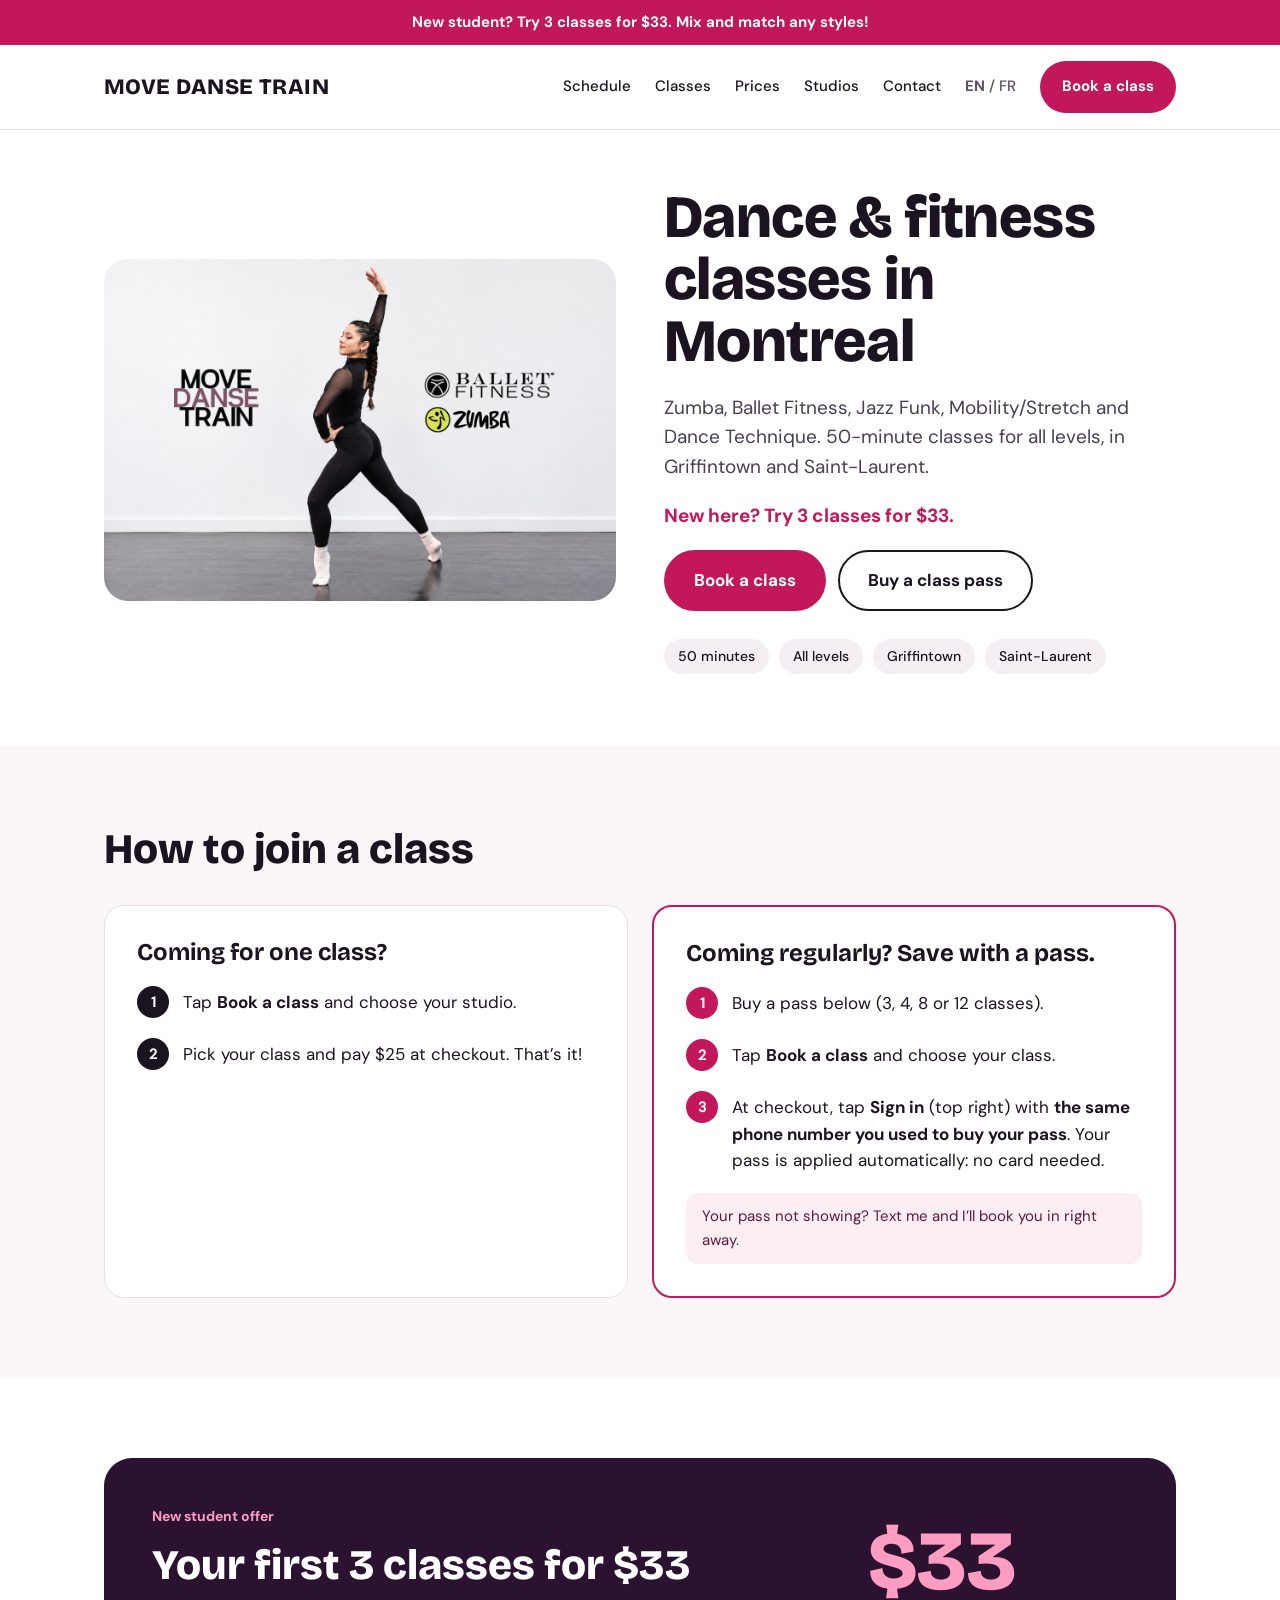
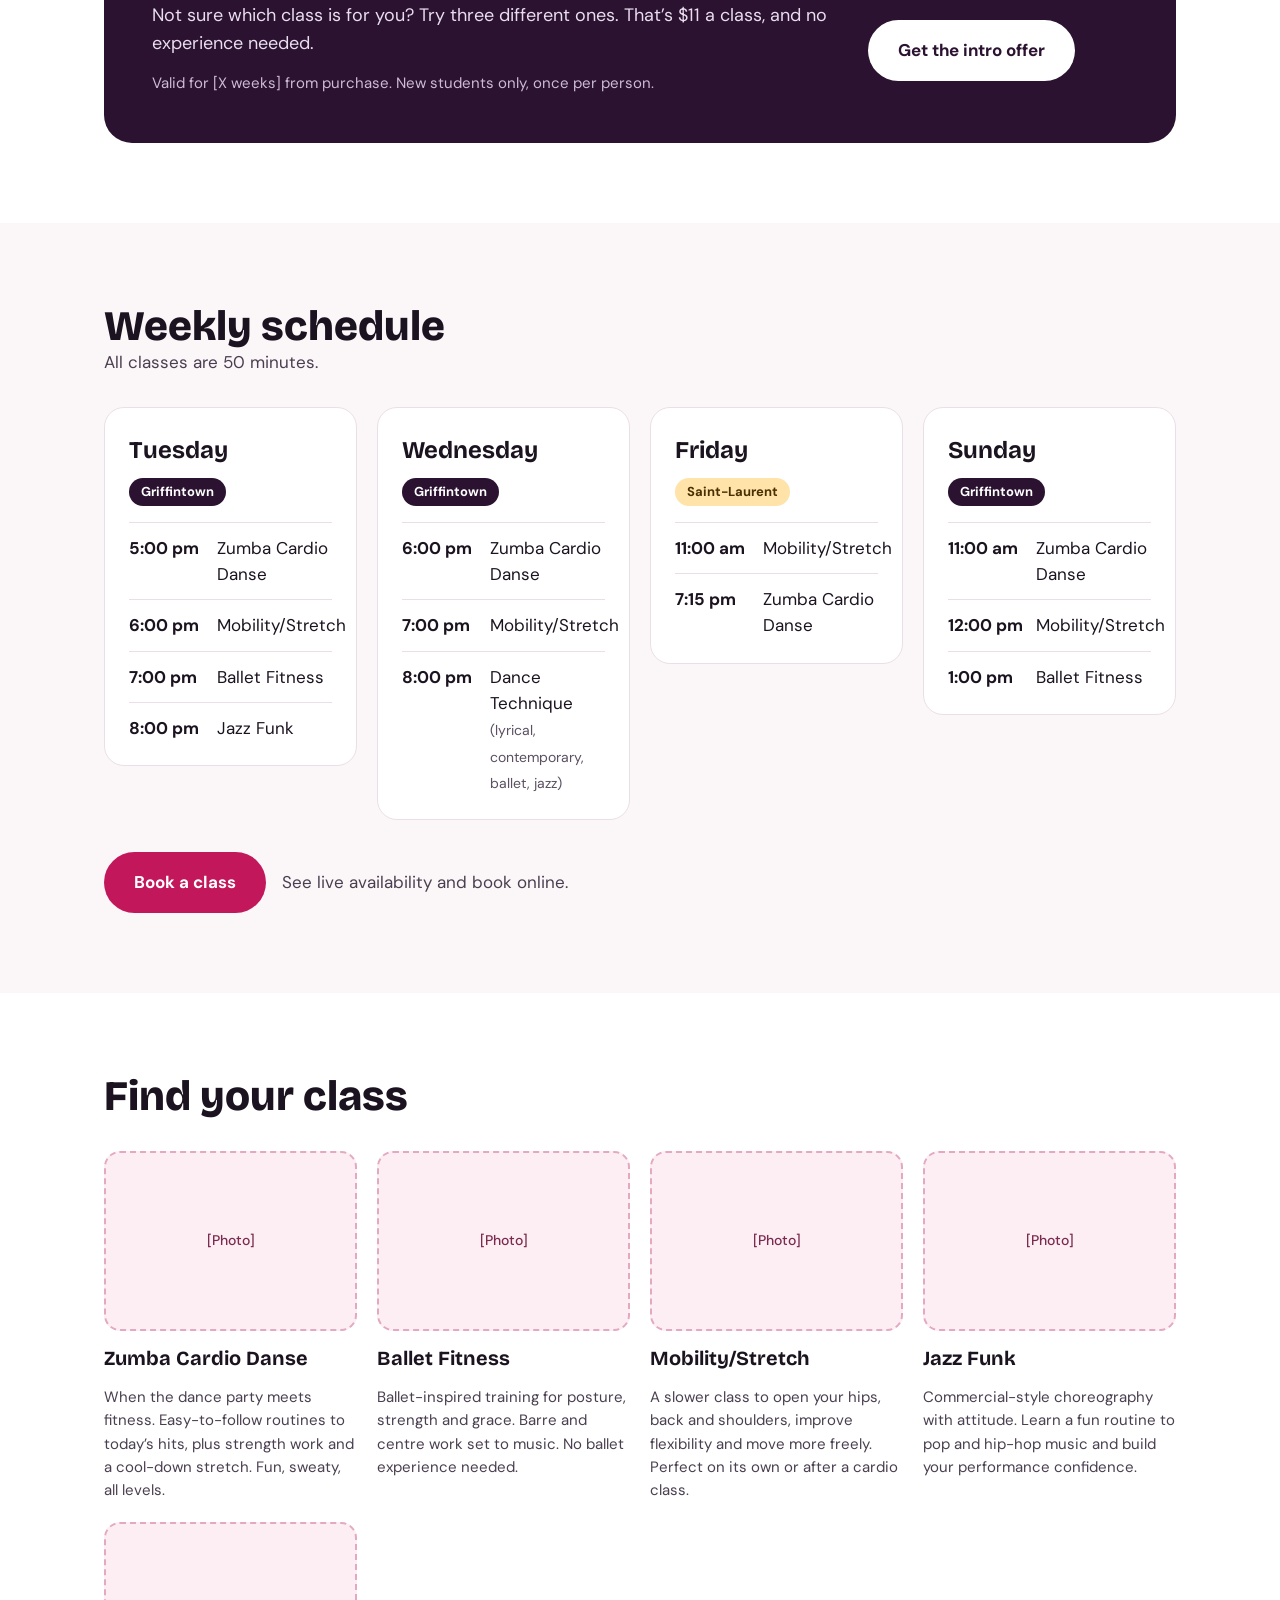
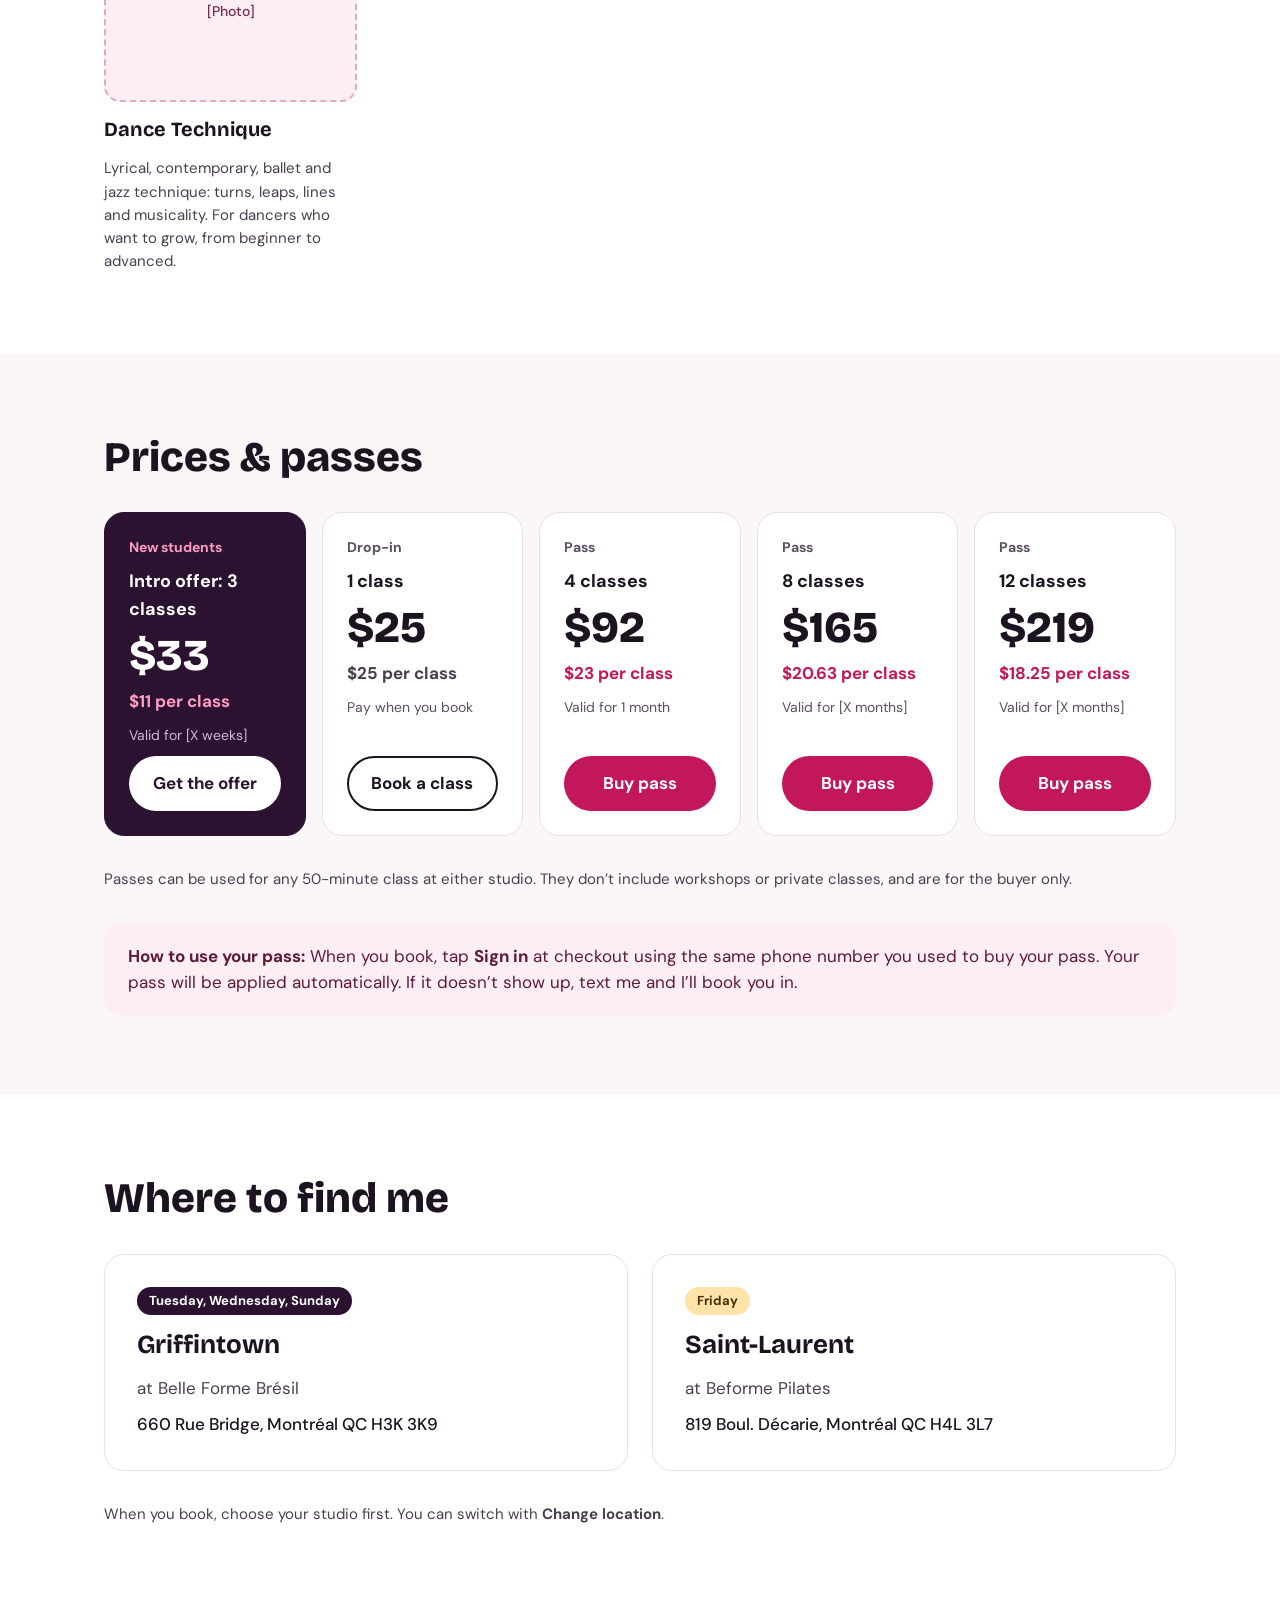
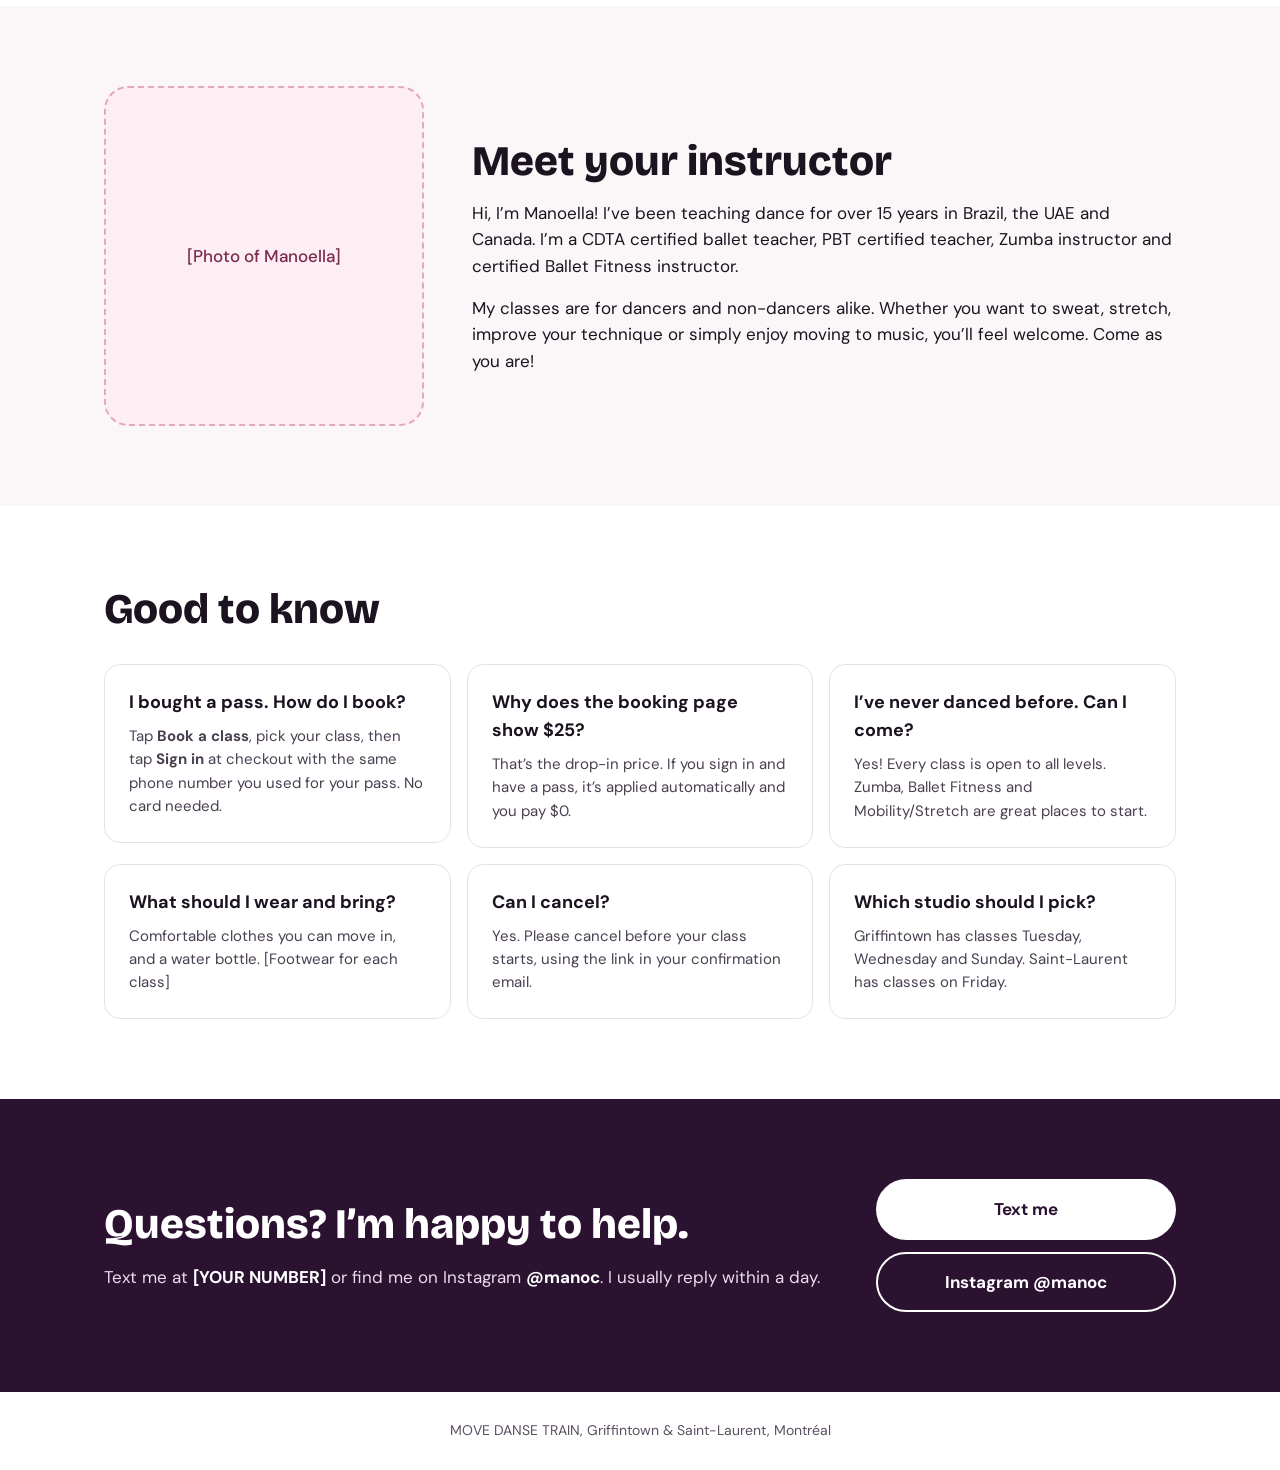
==== index.html @ c220b68d "Move site files to the repository root" ====
<!doctype html>
<html lang="en">
<head>
<meta charset="utf-8">
<meta name="viewport" content="width=device-width, initial-scale=1">
<title>MOVE DANSE TRAIN | Dance &amp; fitness classes in Montreal</title>
<meta name="description" content="Zumba, Ballet Fitness, Jazz Funk, Mobility/Stretch and Dance Technique in Griffintown and Saint-Laurent. 50-minute classes for all levels. New students: 3 classes for $33.">
<link rel="alternate" hreflang="fr" href="fr.html">
<link rel="preconnect" href="https://fonts.googleapis.com">
<link rel="preconnect" href="https://fonts.gstatic.com" crossorigin>
<link href="https://fonts.googleapis.com/css2?family=Bricolage+Grotesque:wght@700;800&amp;family=DM+Sans:wght@400;500;700&amp;display=swap" rel="stylesheet">
<link rel="stylesheet" href="styles.css">
<!--
  BEFORE PUBLISHING
  1. Search and replace BOOKING_LINK with the Square booking page address.
  2. Search and replace PASS_LINK with the Square page where passes are sold.
  3. Replace the text in [brackets] (pass validity, footwear, phone number).
  4. Swap each <div class="photo ..."> for a real image, for example:
     <img class="photo photo-hero" src="images/hero.jpg" alt="Manoella teaching a class">
-->
</head>
<body>

<div class="banner">New student? Try 3 classes for $33. Mix and match any styles!</div>

<header class="site-header">
  <div class="wrap header-row">
    <a class="brand" href="#top">MOVE DANSE TRAIN</a>
    <nav class="nav" aria-label="Main">
      <a href="#schedule">Schedule</a>
      <a href="#classes">Classes</a>
      <a href="#prices">Prices</a>
      <a href="#studios">Studios</a>
      <a href="#contact">Contact</a>
      <span class="lang"><strong>EN</strong> / <a href="fr.html" lang="fr">FR</a></span>
      <a class="btn btn-primary btn-small" href="https://manoella-cavalcanti.square.site/s/appointments">Book a class</a>
    </nav>
  </div>
</header>

<main id="top">

  <section class="wrap hero">
    <img class="photo photo-hero hero-photo" src="images/hero.jpg" alt="Manoella posing in a dance studio, with the MOVE DANSE TRAIN, Ballet Fitness and Zumba logos" width="1200" height="800">
    <div class="hero-text">
      <h1>Dance &amp; fitness classes in Montreal</h1>
      <p class="lead">Zumba, Ballet Fitness, Jazz Funk, Mobility/Stretch and Dance Technique. 50-minute classes for all levels, in Griffintown and Saint-Laurent.</p>
      <p class="hero-offer">New here? Try 3 classes for $33.</p>
      <div class="btn-row">
        <a class="btn btn-primary" href="https://manoella-cavalcanti.square.site/s/appointments">Book a class</a>
        <a class="btn btn-outline" href="#prices">Buy a class pass</a>
      </div>
      <ul class="chips">
        <li>50 minutes</li>
        <li>All levels</li>
        <li>Griffintown</li>
        <li>Saint-Laurent</li>
      </ul>
    </div>
  </section>

  <section class="section section-wash">
    <div class="wrap stack">
      <h2>How to join a class</h2>
      <div class="paths">
        <div class="path">
          <h3 class="card-title">Coming for one class?</h3>
          <ol class="steps">
            <li>Tap <strong>Book a class</strong> and choose your studio.</li>
            <li>Pick your class and pay $25 at checkout. That’s it!</li>
          </ol>
        </div>
        <div class="path path-pass">
          <h3 class="card-title">Coming regularly? Save with a pass.</h3>
          <ol class="steps">
            <li>Buy a pass below (3, 4, 8 or 12 classes).</li>
            <li>Tap <strong>Book a class</strong> and choose your class.</li>
            <li>At checkout, tap <strong>Sign in</strong> (top right) with <strong>the same phone number you used to buy your pass</strong>. Your pass is applied automatically: no card needed.</li>
          </ol>
          <p class="note">Your pass not showing? Text me and I’ll book you in right away.</p>
        </div>
      </div>
    </div>
  </section>

  <section class="section">
    <div class="wrap">
      <div class="offer on-dark">
        <div class="offer-text">
          <span class="tag-label">New student offer</span>
          <h2>Your first 3 classes for $33</h2>
          <p class="lead">Not sure which class is for you? Try three different ones. That’s $11 a class, and no experience needed.</p>
          <p class="offer-terms">Valid for [X weeks] from purchase. New students only, once per person.</p>
        </div>
        <div class="offer-side">
          <div class="offer-price">$33</div>
          <a class="btn btn-light" href="PASS_LINK">Get the intro offer</a>
        </div>
      </div>
    </div>
  </section>

  <section id="schedule" class="section section-wash">
    <div class="wrap stack">
      <div>
        <h2>Weekly schedule</h2>
        <p class="lead">All classes are 50 minutes.</p>
      </div>
      <div class="days">
        <div class="day">
          <div class="day-head"><h3 class="day-name">Tuesday</h3><span class="pill pill-griff">Griffintown</span></div>
          <ul class="slots">
            <li><span class="time">5:00 pm</span><span>Zumba Cardio Danse</span></li>
            <li><span class="time">6:00 pm</span><span>Mobility/Stretch</span></li>
            <li><span class="time">7:00 pm</span><span>Ballet Fitness</span></li>
            <li><span class="time">8:00 pm</span><span>Jazz Funk</span></li>
          </ul>
        </div>
        <div class="day">
          <div class="day-head"><h3 class="day-name">Wednesday</h3><span class="pill pill-griff">Griffintown</span></div>
          <ul class="slots">
            <li><span class="time">6:00 pm</span><span>Zumba Cardio Danse</span></li>
            <li><span class="time">7:00 pm</span><span>Mobility/Stretch</span></li>
            <li><span class="time">8:00 pm</span><span>Dance Technique <small>(lyrical, contemporary, ballet, jazz)</small></span></li>
          </ul>
        </div>
        <div class="day">
          <div class="day-head"><h3 class="day-name">Friday</h3><span class="pill pill-stl">Saint-Laurent</span></div>
          <ul class="slots">
            <li><span class="time">11:00 am</span><span>Mobility/Stretch</span></li>
            <li><span class="time">7:15 pm</span><span>Zumba Cardio Danse</span></li>
          </ul>
        </div>
        <div class="day">
          <div class="day-head"><h3 class="day-name">Sunday</h3><span class="pill pill-griff">Griffintown</span></div>
          <ul class="slots">
            <li><span class="time">11:00 am</span><span>Zumba Cardio Danse</span></li>
            <li><span class="time">12:00 pm</span><span>Mobility/Stretch</span></li>
            <li><span class="time">1:00 pm</span><span>Ballet Fitness</span></li>
          </ul>
        </div>
      </div>
      <div class="cta-row">
        <a class="btn btn-primary" href="https://manoella-cavalcanti.square.site/s/appointments">Book a class</a>
        <span class="lead">See live availability and book online.</span>
      </div>
    </div>
  </section>

  <section id="classes" class="section">
    <div class="wrap stack">
      <h2>Find your class</h2>
      <div class="classes">
        <div class="class"><div class="photo photo-card">[Photo]</div><h3>Zumba Cardio Danse</h3><p>When the dance party meets fitness. Easy-to-follow routines to today’s hits, plus strength work and a cool-down stretch. Fun, sweaty, all levels.</p></div>
        <div class="class"><div class="photo photo-card">[Photo]</div><h3>Ballet Fitness</h3><p>Ballet-inspired training for posture, strength and grace. Barre and centre work set to music. No ballet experience needed.</p></div>
        <div class="class"><div class="photo photo-card">[Photo]</div><h3>Mobility/Stretch</h3><p>A slower class to open your hips, back and shoulders, improve flexibility and move more freely. Perfect on its own or after a cardio class.</p></div>
        <div class="class"><div class="photo photo-card">[Photo]</div><h3>Jazz Funk</h3><p>Commercial-style choreography with attitude. Learn a fun routine to pop and hip-hop music and build your performance confidence.</p></div>
        <div class="class"><div class="photo photo-card">[Photo]</div><h3>Dance Technique</h3><p>Lyrical, contemporary, ballet and jazz technique: turns, leaps, lines and musicality. For dancers who want to grow, from beginner to advanced.</p></div>
      </div>
    </div>
  </section>

  <section id="prices" class="section section-wash">
    <div class="wrap stack">
      <h2>Prices &amp; passes</h2>
      <div class="prices">
        <div class="price price-intro on-dark">
          <span class="price-kind">New students</span>
          <h3>Intro offer: 3 classes</h3>
          <div class="price-amount">$33</div>
          <div class="price-per">$11 per class</div>
          <div class="price-valid">Valid for [X weeks]</div>
          <a class="btn btn-light btn-small btn-block" href="PASS_LINK">Get the offer</a>
        </div>
        <div class="price price-dropin">
          <span class="price-kind">Drop-in</span>
          <h3>1 class</h3>
          <div class="price-amount">$25</div>
          <div class="price-per">$25 per class</div>
          <div class="price-valid">Pay when you book</div>
          <a class="btn btn-outline btn-small btn-block" href="https://manoella-cavalcanti.square.site/s/appointments">Book a class</a>
        </div>
        <div class="price">
          <span class="price-kind">Pass</span>
          <h3>4 classes</h3>
          <div class="price-amount">$92</div>
          <div class="price-per">$23 per class</div>
          <div class="price-valid">Valid for 1 month</div>
          <a class="btn btn-primary btn-small btn-block" href="PASS_LINK">Buy pass</a>
        </div>
        <div class="price">
          <span class="price-kind">Pass</span>
          <h3>8 classes</h3>
          <div class="price-amount">$165</div>
          <div class="price-per">$20.63 per class</div>
          <div class="price-valid">Valid for [X months]</div>
          <a class="btn btn-primary btn-small btn-block" href="PASS_LINK">Buy pass</a>
        </div>
        <div class="price">
          <span class="price-kind">Pass</span>
          <h3>12 classes</h3>
          <div class="price-amount">$219</div>
          <div class="price-per">$18.25 per class</div>
          <div class="price-valid">Valid for [X months]</div>
          <a class="btn btn-primary btn-small btn-block" href="PASS_LINK">Buy pass</a>
        </div>
      </div>
      <p class="small">Passes can be used for any 50-minute class at either studio. They don’t include workshops or private classes, and are for the buyer only.</p>
      <p class="note note-large"><strong>How to use your pass:</strong> When you book, tap <strong>Sign in</strong> at checkout using the same phone number you used to buy your pass. Your pass will be applied automatically. If it doesn’t show up, text me and I’ll book you in.</p>
    </div>
  </section>

  <section id="studios" class="section">
    <div class="wrap stack">
      <h2>Where to find me</h2>
      <div class="studios">
        <div class="studio">
          <span class="pill pill-griff">Tuesday, Wednesday, Sunday</span>
          <h3 class="studio-name">Griffintown</h3>
          <p class="lead">at Belle Forme Brésil</p>
          <address>660 Rue Bridge, Montréal QC H3K 3K9</address>
        </div>
        <div class="studio">
          <span class="pill pill-stl">Friday</span>
          <h3 class="studio-name">Saint-Laurent</h3>
          <p class="lead">at Beforme Pilates</p>
          <address>819 Boul. Décarie, Montréal QC H4L 3L7</address>
        </div>
      </div>
      <p class="small">When you book, choose your studio first. You can switch with <strong>Change location</strong>.</p>
    </div>
  </section>

  <section class="section section-wash">
    <div class="wrap about">
      <div class="photo photo-about">[Photo of Manoella]</div>
      <div class="about-text">
        <h2>Meet your instructor</h2>
        <p>Hi, I’m Manoella! I’ve been teaching dance for over 15 years in Brazil, the UAE and Canada. I’m a CDTA certified ballet teacher, PBT certified teacher, Zumba instructor and certified Ballet Fitness instructor.</p>
        <p>My classes are for dancers and non-dancers alike. Whether you want to sweat, stretch, improve your technique or simply enjoy moving to music, you’ll feel welcome. Come as you are!</p>
      </div>
    </div>
  </section>

  <section class="section">
    <div class="wrap stack">
      <h2>Good to know</h2>
      <div class="faq">
        <div class="faq-item"><h3>I bought a pass. How do I book?</h3><p>Tap <strong>Book a class</strong>, pick your class, then tap <strong>Sign in</strong> at checkout with the same phone number you used for your pass. No card needed.</p></div>
        <div class="faq-item"><h3>Why does the booking page show $25?</h3><p>That’s the drop-in price. If you sign in and have a pass, it’s applied automatically and you pay $0.</p></div>
        <div class="faq-item"><h3>I’ve never danced before. Can I come?</h3><p>Yes! Every class is open to all levels. Zumba, Ballet Fitness and Mobility/Stretch are great places to start.</p></div>
        <div class="faq-item"><h3>What should I wear and bring?</h3><p>Comfortable clothes you can move in, and a water bottle. [Footwear for each class]</p></div>
        <div class="faq-item"><h3>Can I cancel?</h3><p>Yes. Please cancel before your class starts, using the link in your confirmation email.</p></div>
        <div class="faq-item"><h3>Which studio should I pick?</h3><p>Griffintown has classes Tuesday, Wednesday and Sunday. Saint-Laurent has classes on Friday.</p></div>
      </div>
    </div>
  </section>

  <section id="contact" class="section contact on-dark">
    <div class="wrap contact-row">
      <div class="contact-text">
        <h2>Questions? I’m happy to help.</h2>
        <p>Text me at <strong>[YOUR NUMBER]</strong> or find me on Instagram <strong>@manoc</strong>. I usually reply within a day.</p>
      </div>
      <div class="contact-actions">
        <!-- Replace 15145550000 with the real number, digits only -->
        <a class="btn btn-light" href="sms:+15145550000">Text me</a>
        <a class="btn btn-ghost" href="https://www.instagram.com/manoc/">Instagram @manoc</a>
      </div>
    </div>
  </section>

</main>

<footer class="site-footer">MOVE DANSE TRAIN, Griffintown &amp; Saint-Laurent, Montréal</footer>

</body>
</html>
---- styles.css ----
/* MOVE DANSE TRAIN - homepage styles
   Colours and fonts are set once here; change them in :root to restyle the whole site. */
:root {
  --ink: #1C1320;
  --body: #4A3F50;
  --muted: #5B4F61;
  --pink: #C2185B;
  --pink-dark: #9E1349;
  --pink-tint: #FDEEF4;
  --pink-tint-text: #5E1A3A;
  --plum: #2A1230;
  --plum-soft: #E9DDEE;
  --plum-accent: #FF9CC2;
  --amber: #FFE3A8;
  --amber-text: #4A3000;
  --line: #EADFE6;
  --wash: #FBF6F8;
  --white: #FFFFFF;
  --display: "Bricolage Grotesque", system-ui, sans-serif;
  --text: "DM Sans", system-ui, -apple-system, "Segoe UI", sans-serif;
}

* { box-sizing: border-box; }
html { scroll-behavior: smooth; scroll-padding-top: 16px; }
body { margin: 0; font-family: var(--text); font-size: 17px; line-height: 1.55; color: var(--ink); background: var(--white); }
img { max-width: 100%; display: block; }
h1, h2, h3, p { margin: 0; }
h1, h2, .card-title, .day-name, .studio-name { font-family: var(--display); }
h1 { font-weight: 800; font-size: clamp(38px, 5vw, 60px); line-height: 1.04; letter-spacing: -0.01em; }
h2 { font-weight: 800; font-size: clamp(30px, 3.6vw, 42px); line-height: 1.1; }
a { color: var(--pink); }
a:hover { color: var(--pink-dark); }
a:focus-visible, button:focus-visible { outline: 3px solid var(--ink); outline-offset: 3px; }
.on-dark a:focus-visible { outline-color: var(--white); }

.wrap { max-width: 1120px; margin: 0 auto; padding-left: 24px; padding-right: 24px; }
.section { padding-top: 80px; padding-bottom: 80px; }
.section-wash { background: var(--wash); }
.stack { display: flex; flex-direction: column; gap: 32px; }
.lead { color: var(--body); }
.small { font-size: 15px; color: var(--body); }

/* Buttons */
.btn { display: inline-block; text-decoration: none; font-weight: 700; padding: 15px 28px; border-radius: 999px; text-align: center; border: 2px solid transparent; }
.btn-primary { background: var(--pink); color: var(--white); }
.btn-primary:hover { background: var(--pink-dark); color: var(--white); }
.btn-outline { background: var(--white); color: var(--ink); border-color: var(--ink); }
.btn-outline:hover { background: var(--ink); color: var(--white); }
.btn-light { background: var(--white); color: var(--plum); }
.btn-light:hover { background: var(--plum-soft); color: var(--plum); }
.btn-small { padding: 12px 20px; }
.btn-block { display: block; }

/* Banner and header */
.banner { background: var(--pink); color: var(--white); text-align: center; padding: 11px 24px; font-weight: 700; font-size: 15px; }
.site-header { border-bottom: 1px solid var(--line); }
.header-row { display: flex; flex-wrap: wrap; align-items: center; justify-content: space-between; gap: 16px; padding-top: 16px; padding-bottom: 16px; }
.brand { font-family: var(--display); font-weight: 800; font-size: 22px; letter-spacing: 0.02em; color: var(--ink); text-decoration: none; }
.nav { display: flex; flex-wrap: wrap; align-items: center; gap: 12px 24px; font-size: 15px; font-weight: 500; }
.nav a { color: var(--ink); text-decoration: none; }
.nav a:hover { color: var(--pink); }
.nav .btn { color: var(--white); }
.lang { color: var(--muted); }
.lang a { color: var(--muted); }

/* Hero */
.hero { display: flex; flex-wrap: wrap; align-items: center; gap: 48px; padding-top: 56px; padding-bottom: 72px; }
.hero-photo, .hero-text { flex: 1 1 320px; }
.hero-text { display: flex; flex-direction: column; gap: 20px; }
.hero-text .lead { font-size: 19px; }
.hero-offer { font-weight: 700; font-size: 19px; color: var(--pink); }
.btn-row { display: flex; flex-wrap: wrap; gap: 12px; }
.chips { display: flex; flex-wrap: wrap; gap: 10px; padding: 0; margin: 8px 0 0; list-style: none; font-size: 14px; font-weight: 500; }
.chips li { background: #F5EFF3; padding: 7px 14px; border-radius: 999px; }

/* Photo placeholders: replace each <div class="photo ..."> with an <img> */
.photo { background: var(--pink-tint); border: 2px dashed #E3A9C1; border-radius: 24px; display: flex; align-items: center; justify-content: center; color: #7A2A4C; font-weight: 500; text-align: center; padding: 24px; }
.photo-hero { min-height: 440px; }
.photo-card { height: 180px; border-radius: 16px; font-size: 14px; }
.photo-about { flex: 0 1 320px; height: 340px; }
img.photo { padding: 0; border: none; object-fit: cover; width: 100%; }
img.photo-hero { min-width: 0; min-height: 0; height: auto; align-self: center; } /* show the whole photo, logos included */

/* How it works */
.paths { display: flex; flex-wrap: wrap; gap: 24px; }
.path { flex: 1 1 300px; background: var(--white); border: 1px solid var(--line); border-radius: 20px; padding: 32px; display: flex; flex-direction: column; gap: 20px; }
.path-pass { border: 2px solid var(--pink); }
.card-title { font-weight: 700; font-size: 24px; line-height: 1.2; }
.steps { list-style: none; counter-reset: step; padding: 0; margin: 0; display: flex; flex-direction: column; gap: 20px; }
.steps li { counter-increment: step; position: relative; padding-left: 46px; min-height: 32px; padding-top: 3px; }
.steps li::before { content: counter(step); position: absolute; left: 0; top: 0; width: 32px; height: 32px; border-radius: 50%; background: var(--ink); color: var(--white); font-weight: 700; font-size: 15px; display: flex; align-items: center; justify-content: center; }
.path-pass .steps li::before { background: var(--pink); }
.note { background: var(--pink-tint); color: var(--pink-tint-text); border-radius: 12px; padding: 12px 16px; font-size: 15px; }
.note-large { border-radius: 16px; padding: 20px 24px; font-size: 17px; }

/* Intro offer */
.offer { background: var(--plum); color: var(--white); border-radius: 28px; padding: 48px; display: flex; flex-wrap: wrap; align-items: center; gap: 40px; }
.offer-text { flex: 1 1 320px; display: flex; flex-direction: column; gap: 14px; }
.offer-text .lead { color: var(--plum-soft); font-size: 18px; }
.offer-terms { color: #CDBBD6; font-size: 15px; }
.offer-side { flex: 0 1 260px; display: flex; flex-direction: column; align-items: flex-start; gap: 16px; }
.offer-price { font-family: var(--display); font-weight: 800; font-size: 84px; line-height: 1; color: var(--plum-accent); }
.tag-label { font-size: 14px; font-weight: 700; color: var(--plum-accent); }

/* Schedule */
.days { display: grid; grid-template-columns: repeat(auto-fit, minmax(240px, 1fr)); gap: 20px; align-items: start; }
.day { background: var(--white); border: 1px solid var(--line); border-radius: 20px; padding: 24px; display: flex; flex-direction: column; gap: 16px; }
.day-head { display: flex; flex-direction: column; align-items: flex-start; gap: 8px; }
.day-name { font-weight: 700; font-size: 24px; }
.pill { font-size: 13px; font-weight: 700; padding: 4px 12px; border-radius: 999px; }
.pill-griff { background: var(--plum); color: var(--white); }
.pill-stl { background: var(--amber); color: var(--amber-text); }
.slots { list-style: none; padding: 0; margin: 0; }
.slots li { display: flex; gap: 12px; border-top: 1px solid var(--line); padding: 12px 0; }
.slots li:last-child { padding-bottom: 0; }
.slots time, .slots .time { flex: none; width: 76px; font-weight: 700; }
.slots small { color: var(--muted); font-size: 14px; }
.cta-row { display: flex; flex-wrap: wrap; align-items: center; gap: 16px; }

/* Classes */
.classes { display: grid; grid-template-columns: repeat(auto-fit, minmax(200px, 1fr)); gap: 20px; align-items: start; }
.class { display: flex; flex-direction: column; gap: 12px; }
.class h3 { font-family: var(--display); font-weight: 700; font-size: 20px; }
.class p { font-size: 15px; color: var(--body); }

/* Prices */
.prices { display: grid; grid-template-columns: repeat(auto-fit, minmax(190px, 1fr)); gap: 16px; }
.price { background: var(--white); border: 1px solid var(--line); border-radius: 20px; padding: 24px; display: flex; flex-direction: column; gap: 10px; }
.price h3 { font-size: 18px; font-weight: 700; }
.price-kind { font-size: 14px; font-weight: 700; color: var(--muted); }
.price-amount { font-family: var(--display); font-weight: 800; font-size: 44px; line-height: 1; }
.price-per { font-weight: 700; color: var(--pink); }
.price-valid { font-size: 14px; color: var(--muted); flex-grow: 1; }
.price-intro { background: var(--plum); color: var(--white); border-color: var(--plum); }
.price-intro .price-kind, .price-intro .price-per { color: var(--plum-accent); }
.price-intro .price-valid { color: #CDBBD6; }
.price-dropin .price-per { color: var(--body); }

/* Studios */
.studios { display: flex; flex-wrap: wrap; gap: 24px; }
.studio { flex: 1 1 300px; border: 1px solid var(--line); border-radius: 20px; padding: 32px; display: flex; flex-direction: column; align-items: flex-start; gap: 10px; }
.studio-name { font-weight: 700; font-size: 26px; }
.studio address { font-style: normal; font-weight: 500; }

/* About */
.about { display: flex; flex-wrap: wrap; align-items: center; gap: 48px; }
.about-text { flex: 1 1 320px; display: flex; flex-direction: column; gap: 16px; }

/* FAQ */
.faq { display: grid; grid-template-columns: repeat(auto-fit, minmax(300px, 1fr)); gap: 16px; align-items: start; }
.faq-item { border: 1px solid var(--line); border-radius: 16px; padding: 24px; display: flex; flex-direction: column; gap: 8px; }
.faq-item h3 { font-size: 18px; font-weight: 700; }
.faq-item p { font-size: 15px; color: var(--body); }

/* Contact and footer */
.contact { background: var(--plum); color: var(--white); }
.contact-row { display: flex; flex-wrap: wrap; align-items: center; gap: 32px 48px; }
.contact-text { flex: 1 1 320px; display: flex; flex-direction: column; gap: 16px; }
.contact-text p { color: var(--plum-soft); }
.contact-text strong { color: var(--white); }
.contact-actions { flex: 0 1 300px; display: flex; flex-direction: column; gap: 12px; }
.btn-ghost { background: transparent; color: var(--white); border-color: var(--white); }
.btn-ghost:hover { background: var(--white); color: var(--plum); }
.site-footer { padding: 28px 24px; text-align: center; font-size: 14px; color: var(--muted); }

@media (max-width: 600px) {
  .section { padding-top: 56px; padding-bottom: 56px; }
  .offer { padding: 32px 24px; }
  .path, .studio { padding: 24px; }
  .photo-hero { min-height: 300px; }
  .offer-price { font-size: 64px; }
}
@media (prefers-reduced-motion: reduce) { html { scroll-behavior: auto; } }
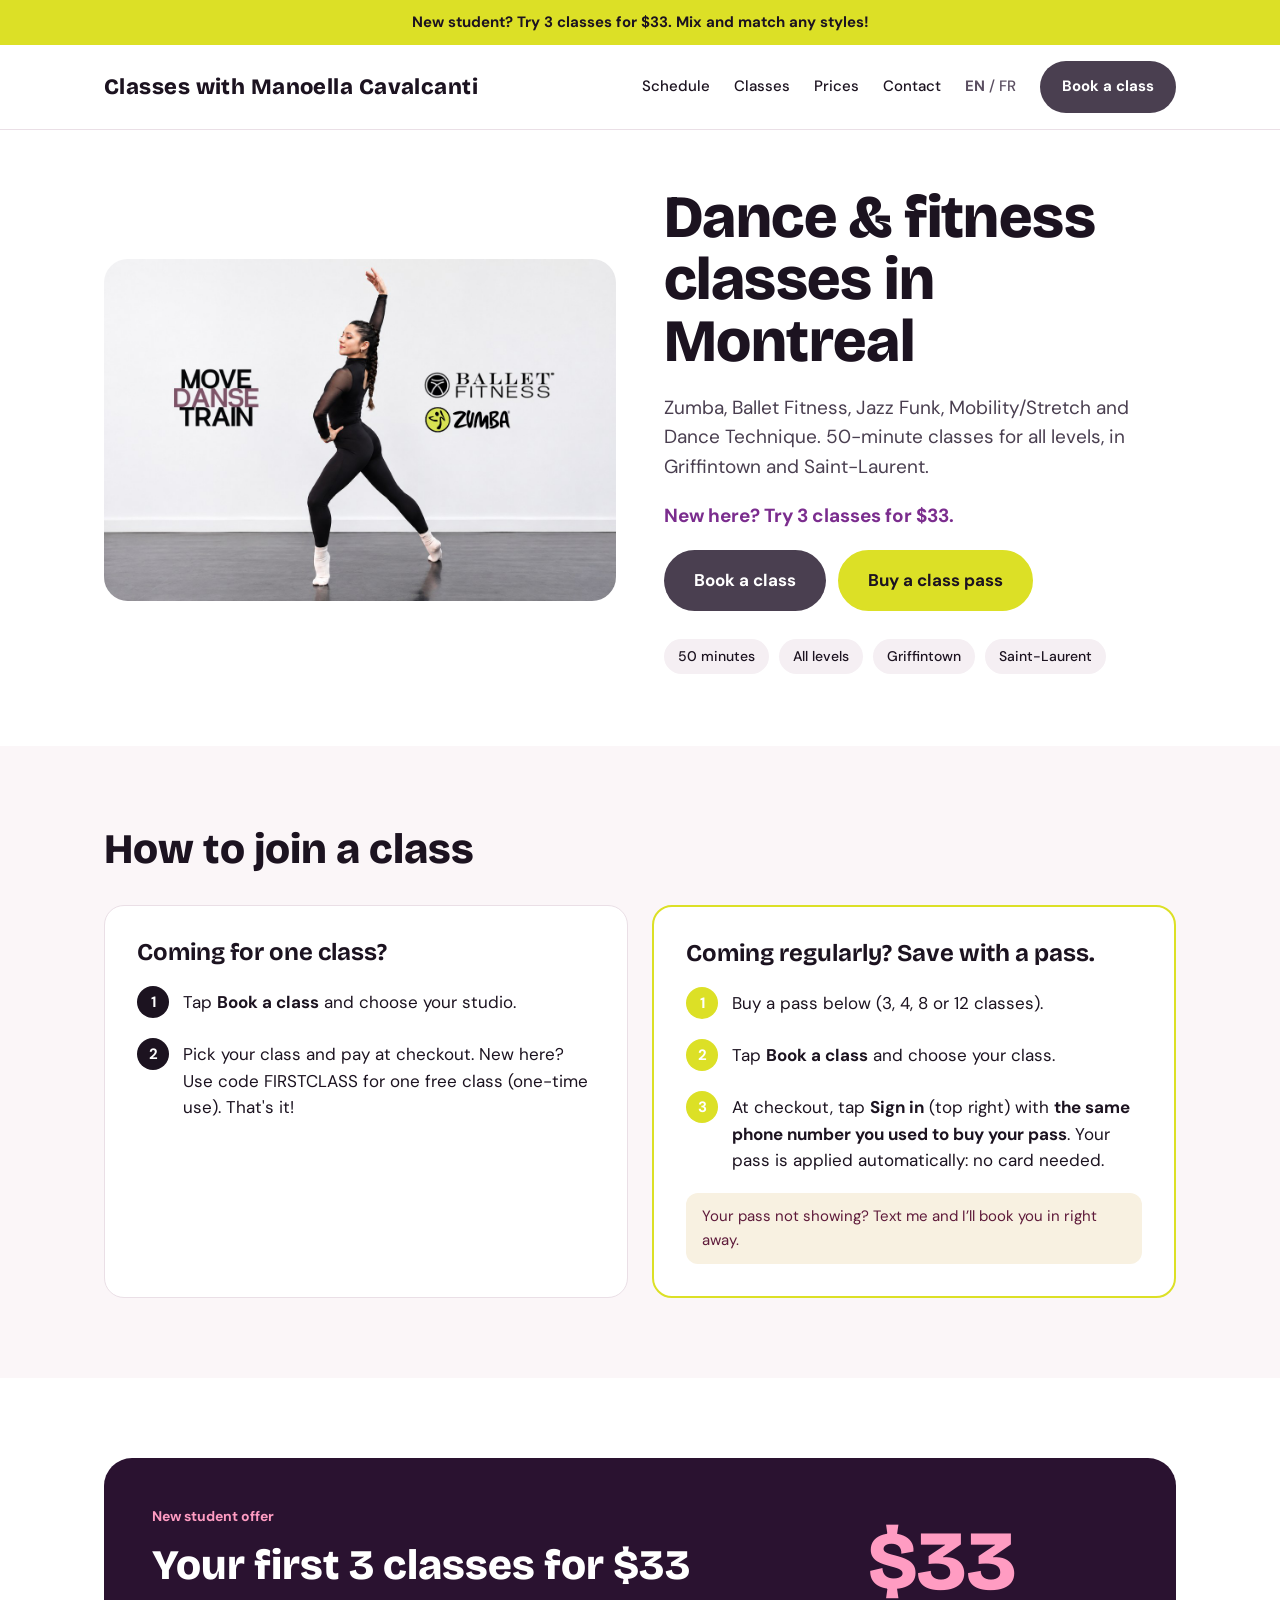
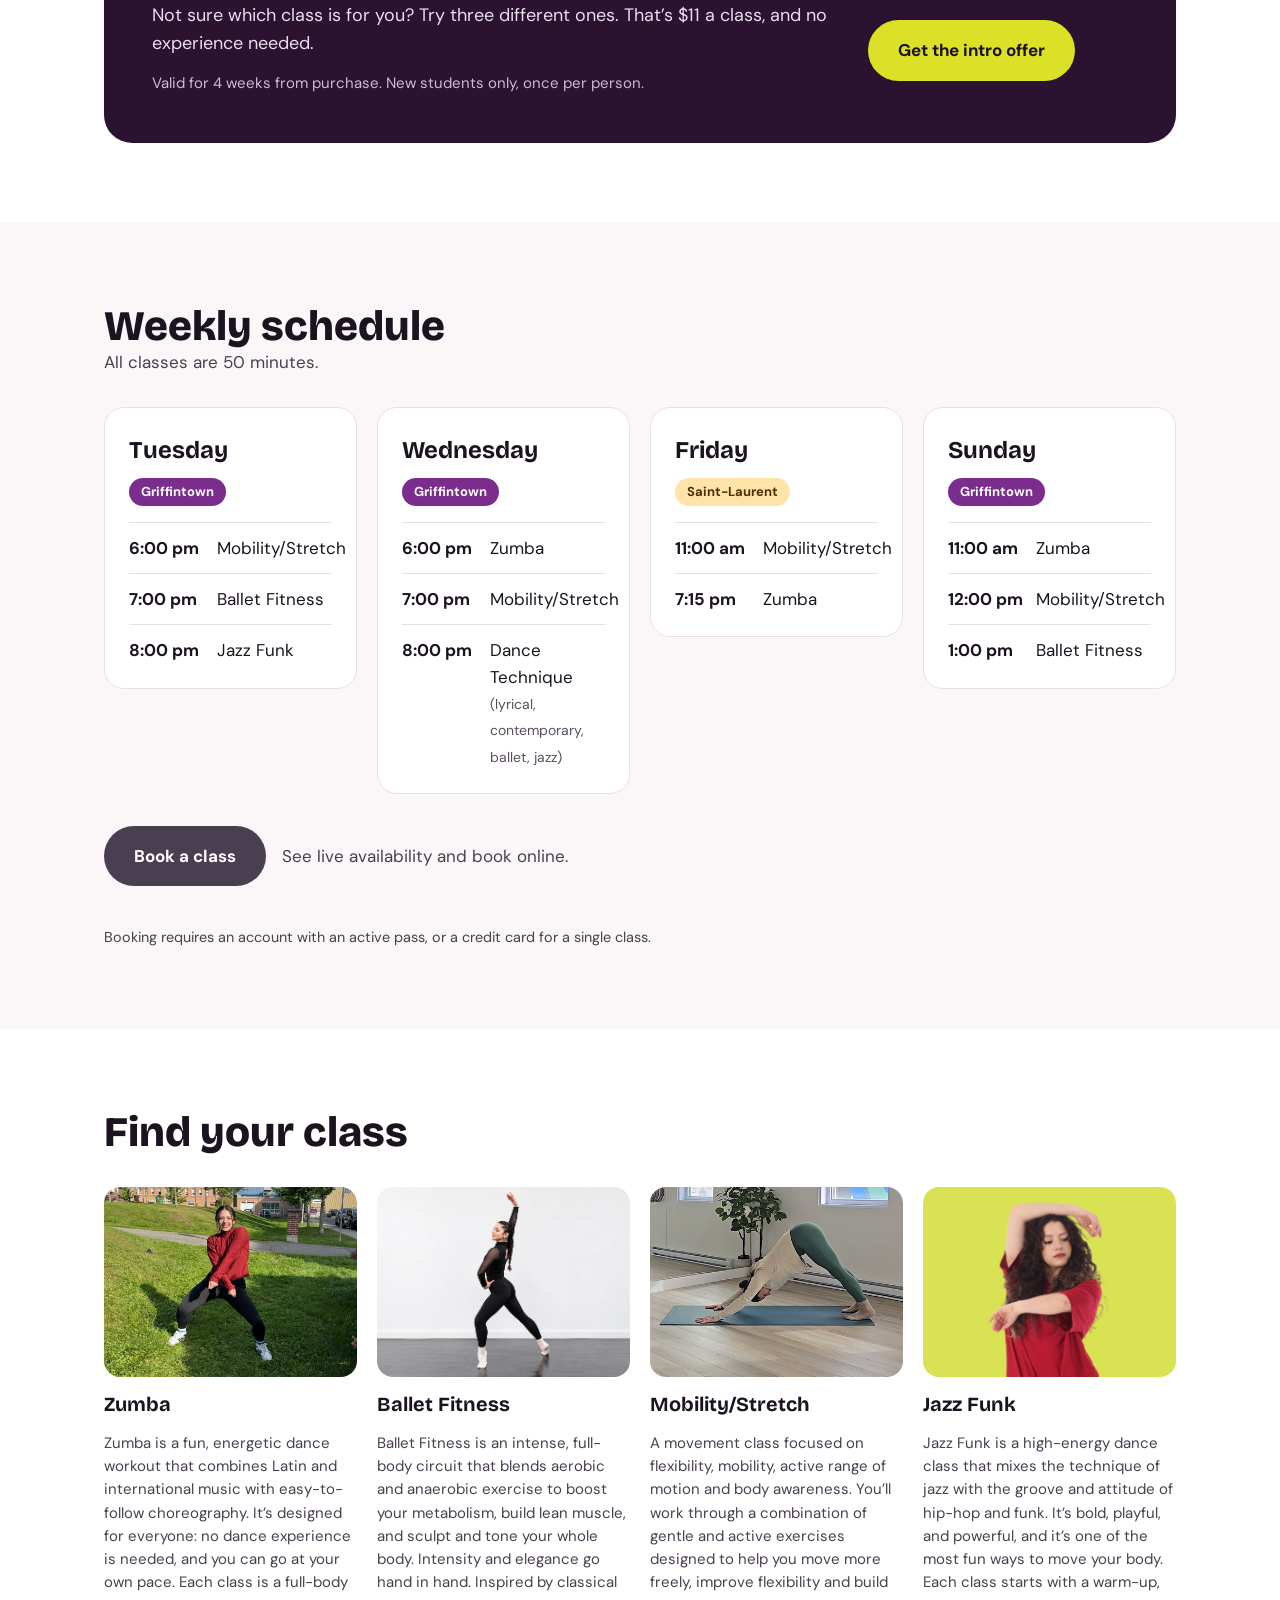
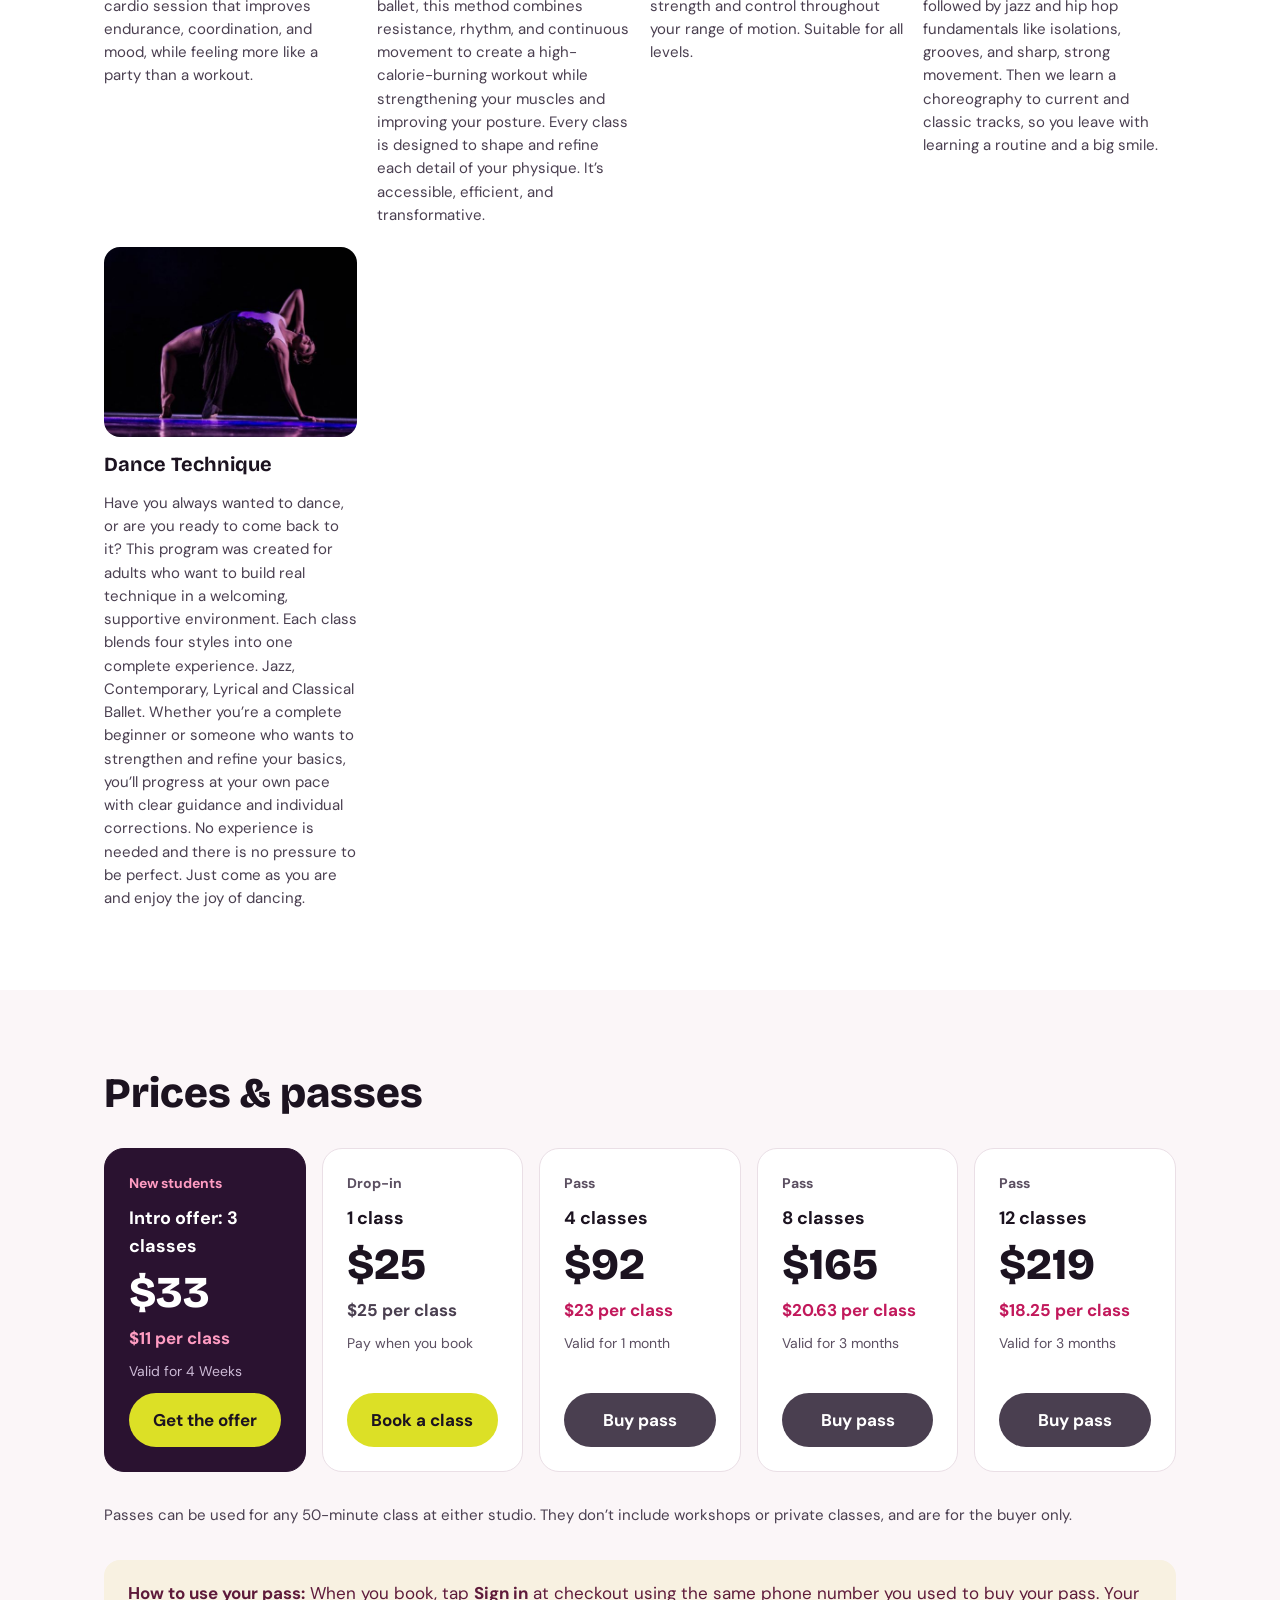
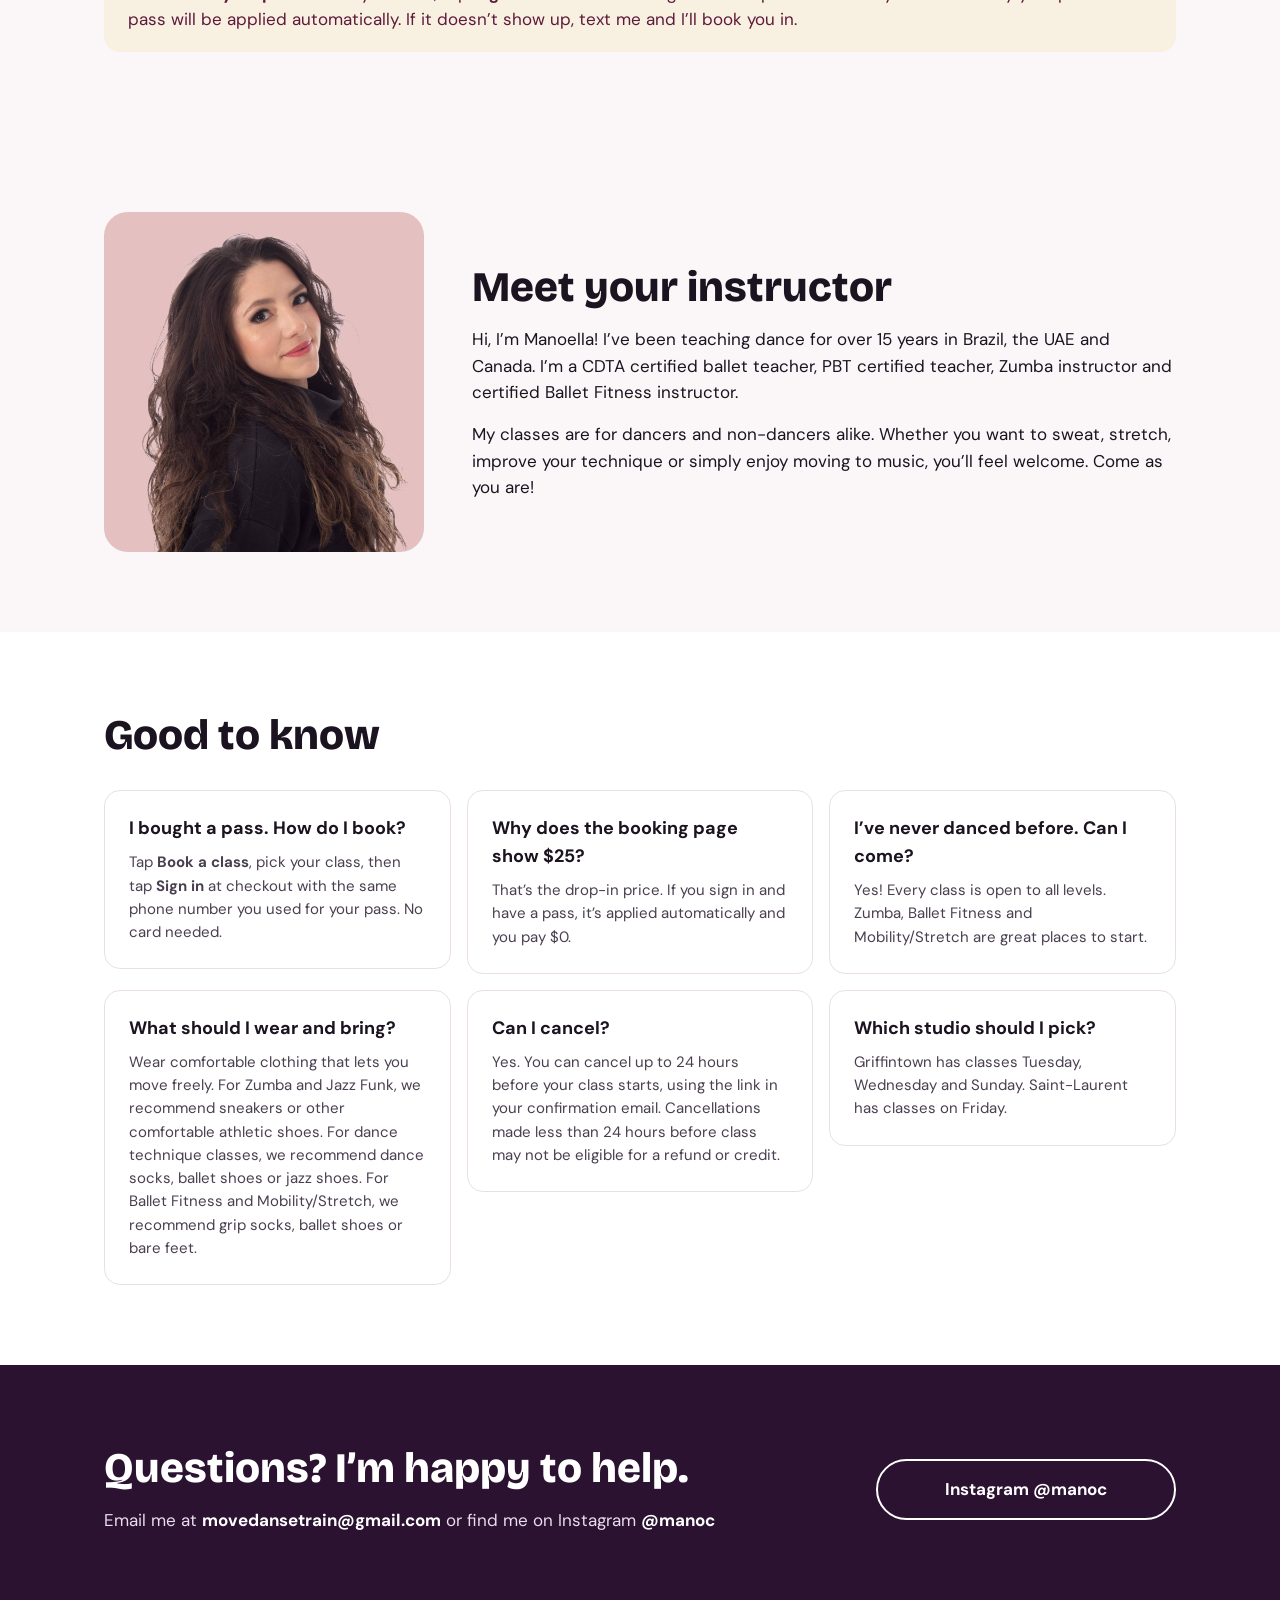
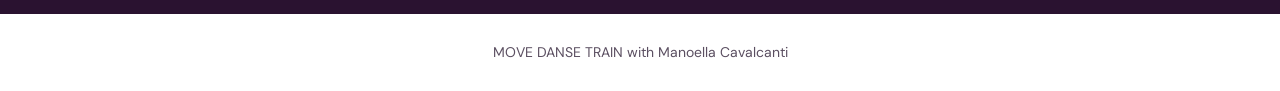
==== commit 18cf0380: "Major updates adding links and photos, colors adjusted too" ====
--- a/index.html
+++ b/index.html
@@ -25,12 +25,11 @@
 
 <header class="site-header">
   <div class="wrap header-row">
-    <a class="brand" href="#top">MOVE DANSE TRAIN</a>
+    <a class="brand" href="#top">Classes with Manoella Cavalcanti</a>
     <nav class="nav" aria-label="Main">
       <a href="#schedule">Schedule</a>
       <a href="#classes">Classes</a>
       <a href="#prices">Prices</a>
-      <a href="#studios">Studios</a>
       <a href="#contact">Contact</a>
       <span class="lang"><strong>EN</strong> / <a href="fr.html" lang="fr">FR</a></span>
       <a class="btn btn-primary btn-small" href="https://manoella-cavalcanti.square.site/s/appointments">Book a class</a>
@@ -67,7 +66,7 @@
           <h3 class="card-title">Coming for one class?</h3>
           <ol class="steps">
             <li>Tap <strong>Book a class</strong> and choose your studio.</li>
-            <li>Pick your class and pay $25 at checkout. That’s it!</li>
+            <li>Pick your class and pay at checkout. New here? Use code FIRSTCLASS for one free class (one-time use). That's it!</li>
           </ol>
         </div>
         <div class="path path-pass">
@@ -90,11 +89,11 @@
           <span class="tag-label">New student offer</span>
           <h2>Your first 3 classes for $33</h2>
           <p class="lead">Not sure which class is for you? Try three different ones. That’s $11 a class, and no experience needed.</p>
-          <p class="offer-terms">Valid for [X weeks] from purchase. New students only, once per person.</p>
+          <p class="offer-terms">Valid for 4 weeks from purchase. New students only, once per person.</p>
         </div>
         <div class="offer-side">
           <div class="offer-price">$33</div>
-          <a class="btn btn-light" href="PASS_LINK">Get the intro offer</a>
+          <a class="btn btn-light" href="https://square.link/u/cho5relB">Get the intro offer</a>
         </div>
       </div>
     </div>
@@ -110,7 +109,6 @@
         <div class="day">
           <div class="day-head"><h3 class="day-name">Tuesday</h3><span class="pill pill-griff">Griffintown</span></div>
           <ul class="slots">
-            <li><span class="time">5:00 pm</span><span>Zumba Cardio Danse</span></li>
             <li><span class="time">6:00 pm</span><span>Mobility/Stretch</span></li>
             <li><span class="time">7:00 pm</span><span>Ballet Fitness</span></li>
             <li><span class="time">8:00 pm</span><span>Jazz Funk</span></li>
@@ -119,7 +117,7 @@
         <div class="day">
           <div class="day-head"><h3 class="day-name">Wednesday</h3><span class="pill pill-griff">Griffintown</span></div>
           <ul class="slots">
-            <li><span class="time">6:00 pm</span><span>Zumba Cardio Danse</span></li>
+            <li><span class="time">6:00 pm</span><span>Zumba</span></li>
             <li><span class="time">7:00 pm</span><span>Mobility/Stretch</span></li>
             <li><span class="time">8:00 pm</span><span>Dance Technique <small>(lyrical, contemporary, ballet, jazz)</small></span></li>
           </ul>
@@ -128,13 +126,13 @@
           <div class="day-head"><h3 class="day-name">Friday</h3><span class="pill pill-stl">Saint-Laurent</span></div>
           <ul class="slots">
             <li><span class="time">11:00 am</span><span>Mobility/Stretch</span></li>
-            <li><span class="time">7:15 pm</span><span>Zumba Cardio Danse</span></li>
+            <li><span class="time">7:15 pm</span><span>Zumba</span></li>
           </ul>
         </div>
         <div class="day">
           <div class="day-head"><h3 class="day-name">Sunday</h3><span class="pill pill-griff">Griffintown</span></div>
           <ul class="slots">
-            <li><span class="time">11:00 am</span><span>Zumba Cardio Danse</span></li>
+            <li><span class="time">11:00 am</span><span>Zumba</span></li>
             <li><span class="time">12:00 pm</span><span>Mobility/Stretch</span></li>
             <li><span class="time">1:00 pm</span><span>Ballet Fitness</span></li>
           </ul>
@@ -144,6 +142,7 @@
         <a class="btn btn-primary" href="https://manoella-cavalcanti.square.site/s/appointments">Book a class</a>
         <span class="lead">See live availability and book online.</span>
       </div>
+      <p class="cta-note">Booking requires an account with an active pass, or a credit card for a single class.</p>
     </div>
   </section>
 
@@ -151,11 +150,13 @@
     <div class="wrap stack">
       <h2>Find your class</h2>
       <div class="classes">
-        <div class="class"><div class="photo photo-card">[Photo]</div><h3>Zumba Cardio Danse</h3><p>When the dance party meets fitness. Easy-to-follow routines to today’s hits, plus strength work and a cool-down stretch. Fun, sweaty, all levels.</p></div>
-        <div class="class"><div class="photo photo-card">[Photo]</div><h3>Ballet Fitness</h3><p>Ballet-inspired training for posture, strength and grace. Barre and centre work set to music. No ballet experience needed.</p></div>
-        <div class="class"><div class="photo photo-card">[Photo]</div><h3>Mobility/Stretch</h3><p>A slower class to open your hips, back and shoulders, improve flexibility and move more freely. Perfect on its own or after a cardio class.</p></div>
-        <div class="class"><div class="photo photo-card">[Photo]</div><h3>Jazz Funk</h3><p>Commercial-style choreography with attitude. Learn a fun routine to pop and hip-hop music and build your performance confidence.</p></div>
-        <div class="class"><div class="photo photo-card">[Photo]</div><h3>Dance Technique</h3><p>Lyrical, contemporary, ballet and jazz technique: turns, leaps, lines and musicality. For dancers who want to grow, from beginner to advanced.</p></div>
+        <div class="class"><img class="photo photo-card" src="images/zumba-cover.jpg" alt="Abstract burst of colourful brush strokes" width="800" height="600"><h3>Zumba</h3><p>Zumba is a fun, energetic dance workout that combines Latin and international music with easy-to-follow choreography. It’s designed for everyone: no dance experience is needed, and you can go at your own pace. Each class is a full-body cardio session that improves endurance, coordination, and mood, while feeling more like a party than a workout.</p></div>
+        <div class="class"><img class="photo photo-card" src="images/ballet-fitness-cover.jpg" alt="Abstract satin ribbon in a graceful loop" width="800" height="600"><h3>Ballet Fitness</h3><p>Ballet Fitness is an intense, full-body circuit that blends aerobic and anaerobic exercise to boost your metabolism, build lean muscle, and sculpt and tone your whole body. Intensity and elegance go hand in hand.
+          Inspired by classical ballet, this method combines resistance, rhythm, and continuous movement to create a high-calorie-burning workout while strengthening your muscles and improving your posture. Every class is designed to shape and refine each detail of your physique. It’s accessible, efficient, and transformative.</p></div>
+        <div class="class"><img class="photo photo-card" src="images/mobility-cover.jpg" alt="Abstract calm waves under a soft sun" width="800" height="600"><h3>Mobility/Stretch</h3><p>A movement class focused on flexibility, mobility, active range of motion and body awareness. You’ll work through a combination of gentle and active exercises designed to help you move more freely, improve flexibility and build strength and control throughout your range of motion. Suitable for all levels.</p></div>
+        <div class="class"><img class="photo photo-card" src="images/jazz-funk-cover.JPG" alt="Bold graphic shapes, zigzags and a lightning bolt" width="800" height="600"><h3>Jazz Funk</h3><p>Jazz Funk is a high-energy dance class that mixes the technique of jazz with the groove and attitude of hip-hop and funk. It’s bold, playful, and powerful, and it’s one of the most fun ways to move your body.
+          Each class starts with a warm-up, followed by jazz and hip hop fundamentals like isolations, grooves, and sharp, strong movement. Then we learn a choreography to current and classic tracks, so you leave with learning a routine and a big smile.</p></div>
+        <div class="class"><img class="photo photo-card" src="images/dance-technique-cover.jpg" alt="A single brush stroke tracing a leap and a turn" width="800" height="600"><h3>Dance Technique</h3><p>Have you always wanted to dance, or are you ready to come back to it? This program was created for adults who want to build real technique in a welcoming, supportive environment. Each class blends four styles into one complete experience. Jazz, Contemporary, Lyrical and Classical Ballet. Whether you’re a complete beginner or someone who wants to strengthen and refine your basics, you’ll progress at your own pace with clear guidance and individual corrections. No experience is needed and there is no pressure to be perfect. Just come as you are and enjoy the joy of dancing.</p></div>
       </div>
     </div>
   </section>
@@ -169,8 +170,8 @@
           <h3>Intro offer: 3 classes</h3>
           <div class="price-amount">$33</div>
           <div class="price-per">$11 per class</div>
-          <div class="price-valid">Valid for [X weeks]</div>
-          <a class="btn btn-light btn-small btn-block" href="PASS_LINK">Get the offer</a>
+          <div class="price-valid">Valid for 4 Weeks</div>
+          <a class="btn btn-light btn-small btn-block" href="https://square.link/u/cho5relB">Get the offer</a>
         </div>
         <div class="price price-dropin">
           <span class="price-kind">Drop-in</span>
@@ -186,23 +187,23 @@
           <div class="price-amount">$92</div>
           <div class="price-per">$23 per class</div>
           <div class="price-valid">Valid for 1 month</div>
-          <a class="btn btn-primary btn-small btn-block" href="PASS_LINK">Buy pass</a>
+          <a class="btn btn-primary btn-small btn-block" href="https://square.link/u/0PSwvcNI">Buy pass</a>
         </div>
         <div class="price">
           <span class="price-kind">Pass</span>
           <h3>8 classes</h3>
           <div class="price-amount">$165</div>
           <div class="price-per">$20.63 per class</div>
-          <div class="price-valid">Valid for [X months]</div>
-          <a class="btn btn-primary btn-small btn-block" href="PASS_LINK">Buy pass</a>
+          <div class="price-valid">Valid for 3 months</div>
+          <a class="btn btn-primary btn-small btn-block" href="https://square.link/u/7ab5TYOT">Buy pass</a>
         </div>
         <div class="price">
           <span class="price-kind">Pass</span>
           <h3>12 classes</h3>
           <div class="price-amount">$219</div>
           <div class="price-per">$18.25 per class</div>
-          <div class="price-valid">Valid for [X months]</div>
-          <a class="btn btn-primary btn-small btn-block" href="PASS_LINK">Buy pass</a>
+          <div class="price-valid">Valid for 3 months</div>
+          <a class="btn btn-primary btn-small btn-block" href="https://square.link/u/suVvwgWk">Buy pass</a>
         </div>
       </div>
       <p class="small">Passes can be used for any 50-minute class at either studio. They don’t include workshops or private classes, and are for the buyer only.</p>
@@ -210,30 +211,10 @@
     </div>
   </section>
 
-  <section id="studios" class="section">
-    <div class="wrap stack">
-      <h2>Where to find me</h2>
-      <div class="studios">
-        <div class="studio">
-          <span class="pill pill-griff">Tuesday, Wednesday, Sunday</span>
-          <h3 class="studio-name">Griffintown</h3>
-          <p class="lead">at Belle Forme Brésil</p>
-          <address>660 Rue Bridge, Montréal QC H3K 3K9</address>
-        </div>
-        <div class="studio">
-          <span class="pill pill-stl">Friday</span>
-          <h3 class="studio-name">Saint-Laurent</h3>
-          <p class="lead">at Beforme Pilates</p>
-          <address>819 Boul. Décarie, Montréal QC H4L 3L7</address>
-        </div>
-      </div>
-      <p class="small">When you book, choose your studio first. You can switch with <strong>Change location</strong>.</p>
-    </div>
-  </section>
-
+  
   <section class="section section-wash">
     <div class="wrap about">
-      <div class="photo photo-about">[Photo of Manoella]</div>
+      <img class="photo photo-about" src="images/manoella-profile-picture.jpg" alt="Manoella, dance instructor" width="800" height="800">
       <div class="about-text">
         <h2>Meet your instructor</h2>
         <p>Hi, I’m Manoella! I’ve been teaching dance for over 15 years in Brazil, the UAE and Canada. I’m a CDTA certified ballet teacher, PBT certified teacher, Zumba instructor and certified Ballet Fitness instructor.</p>
@@ -249,8 +230,8 @@
         <div class="faq-item"><h3>I bought a pass. How do I book?</h3><p>Tap <strong>Book a class</strong>, pick your class, then tap <strong>Sign in</strong> at checkout with the same phone number you used for your pass. No card needed.</p></div>
         <div class="faq-item"><h3>Why does the booking page show $25?</h3><p>That’s the drop-in price. If you sign in and have a pass, it’s applied automatically and you pay $0.</p></div>
         <div class="faq-item"><h3>I’ve never danced before. Can I come?</h3><p>Yes! Every class is open to all levels. Zumba, Ballet Fitness and Mobility/Stretch are great places to start.</p></div>
-        <div class="faq-item"><h3>What should I wear and bring?</h3><p>Comfortable clothes you can move in, and a water bottle. [Footwear for each class]</p></div>
-        <div class="faq-item"><h3>Can I cancel?</h3><p>Yes. Please cancel before your class starts, using the link in your confirmation email.</p></div>
+        <div class="faq-item"><h3>What should I wear and bring?</h3><p>Wear comfortable clothing that lets you move freely. For Zumba and Jazz Funk, we recommend sneakers or other comfortable athletic shoes. For dance technique classes, we recommend dance socks, ballet shoes or jazz shoes. For Ballet Fitness and Mobility/Stretch, we recommend grip socks, ballet shoes or bare feet.</p></div>
+        <div class="faq-item"><h3>Can I cancel?</h3><p>Yes. You can cancel up to 24 hours before your class starts, using the link in your confirmation email. Cancellations made less than 24 hours before class may not be eligible for a refund or credit.</p></div>
         <div class="faq-item"><h3>Which studio should I pick?</h3><p>Griffintown has classes Tuesday, Wednesday and Sunday. Saint-Laurent has classes on Friday.</p></div>
       </div>
     </div>
@@ -260,11 +241,10 @@
     <div class="wrap contact-row">
       <div class="contact-text">
         <h2>Questions? I’m happy to help.</h2>
-        <p>Text me at <strong>[YOUR NUMBER]</strong> or find me on Instagram <strong>@manoc</strong>. I usually reply within a day.</p>
+        <p>Email me at <strong>movedansetrain@gmail.com</strong> or find me on Instagram <strong>@manoc</strong></p>
       </div>
       <div class="contact-actions">
         <!-- Replace 15145550000 with the real number, digits only -->
-        <a class="btn btn-light" href="sms:+15145550000">Text me</a>
         <a class="btn btn-ghost" href="https://www.instagram.com/manoc/">Instagram @manoc</a>
       </div>
     </div>
@@ -272,7 +252,7 @@
 
 </main>
 
-<footer class="site-footer">MOVE DANSE TRAIN, Griffintown &amp; Saint-Laurent, Montréal</footer>
+<footer class="site-footer">MOVE DANSE TRAIN with Manoella Cavalcanti</footer>
 
 </body>
 </html>
--- a/styles.css
+++ b/styles.css
@@ -12,10 +12,13 @@
   --plum-soft: #E9DDEE;
   --plum-accent: #FF9CC2;
   --amber: #FFE3A8;
+  --amerelin : #f8f1e1;
   --amber-text: #4A3000;
   --line: #EADFE6;
   --wash: #FBF6F8;
   --white: #FFFFFF;
+  --yellow: #DCE026;
+  --purple: #7B2D8E;
   --display: "Bricolage Grotesque", system-ui, sans-serif;
   --text: "DM Sans", system-ui, -apple-system, "Segoe UI", sans-serif;
 }
@@ -29,7 +32,7 @@
 h1 { font-weight: 800; font-size: clamp(38px, 5vw, 60px); line-height: 1.04; letter-spacing: -0.01em; }
 h2 { font-weight: 800; font-size: clamp(30px, 3.6vw, 42px); line-height: 1.1; }
 a { color: var(--pink); }
-a:hover { color: var(--pink-dark); }
+a:hover { color: var(--body); }
 a:focus-visible, button:focus-visible { outline: 3px solid var(--ink); outline-offset: 3px; }
 .on-dark a:focus-visible { outline-color: var(--white); }
 
@@ -41,24 +44,25 @@
 .small { font-size: 15px; color: var(--body); }
 
 /* Buttons */
-.btn { display: inline-block; text-decoration: none; font-weight: 700; padding: 15px 28px; border-radius: 999px; text-align: center; border: 2px solid transparent; }
-.btn-primary { background: var(--pink); color: var(--white); }
-.btn-primary:hover { background: var(--pink-dark); color: var(--white); }
-.btn-outline { background: var(--white); color: var(--ink); border-color: var(--ink); }
-.btn-outline:hover { background: var(--ink); color: var(--white); }
-.btn-light { background: var(--white); color: var(--plum); }
-.btn-light:hover { background: var(--plum-soft); color: var(--plum); }
+.btn { display: inline-block; text-decoration: none; font-weight: 700; padding: 15px 28px; border-radius: 999px; text-align: center; border: 2px solid transparent; background: var(--yellow); color: var(--ink); }
+.btn:hover { background: var(--purple); color: var(--white); }
+.btn-primary { background: var(--body); color: var(--white); }
+.btn-primary:hover { background: var(--purple); color: var(--white); }
+.btn-outline { background: var(--yellow); color: var(--ink); border-color: var(--yellow); }
+.btn-outline:hover { background: var(--purple); color: var(--white); border-color: var(--purple); }
+.btn-light { background: var(--yellow); color: var(--ink); }
+.btn-light:hover { background: var(--purple); color: var(--white); }
 .btn-small { padding: 12px 20px; }
 .btn-block { display: block; }
 
 /* Banner and header */
-.banner { background: var(--pink); color: var(--white); text-align: center; padding: 11px 24px; font-weight: 700; font-size: 15px; }
+.banner { background: var(--yellow); color: var(--ink); text-align: center; padding: 11px 24px; font-weight: 700; font-size: 15px; }
 .site-header { border-bottom: 1px solid var(--line); }
 .header-row { display: flex; flex-wrap: wrap; align-items: center; justify-content: space-between; gap: 16px; padding-top: 16px; padding-bottom: 16px; }
 .brand { font-family: var(--display); font-weight: 800; font-size: 22px; letter-spacing: 0.02em; color: var(--ink); text-decoration: none; }
 .nav { display: flex; flex-wrap: wrap; align-items: center; gap: 12px 24px; font-size: 15px; font-weight: 500; }
 .nav a { color: var(--ink); text-decoration: none; }
-.nav a:hover { color: var(--pink); }
+.nav a:hover { color: var(--body); }
 .nav .btn { color: var(--white); }
 .lang { color: var(--muted); }
 .lang a { color: var(--muted); }
@@ -68,7 +72,7 @@
 .hero-photo, .hero-text { flex: 1 1 320px; }
 .hero-text { display: flex; flex-direction: column; gap: 20px; }
 .hero-text .lead { font-size: 19px; }
-.hero-offer { font-weight: 700; font-size: 19px; color: var(--pink); }
+.hero-offer { font-weight: 700; font-size: 19px; color: var(--purple); }
 .btn-row { display: flex; flex-wrap: wrap; gap: 12px; }
 .chips { display: flex; flex-wrap: wrap; gap: 10px; padding: 0; margin: 8px 0 0; list-style: none; font-size: 14px; font-weight: 500; }
 .chips li { background: #F5EFF3; padding: 7px 14px; border-radius: 999px; }
@@ -79,18 +83,19 @@
 .photo-card { height: 180px; border-radius: 16px; font-size: 14px; }
 .photo-about { flex: 0 1 320px; height: 340px; }
 img.photo { padding: 0; border: none; object-fit: cover; width: 100%; }
+img.photo-card { height: auto; aspect-ratio: 4 / 3; }
 img.photo-hero { min-width: 0; min-height: 0; height: auto; align-self: center; } /* show the whole photo, logos included */
 
 /* How it works */
 .paths { display: flex; flex-wrap: wrap; gap: 24px; }
 .path { flex: 1 1 300px; background: var(--white); border: 1px solid var(--line); border-radius: 20px; padding: 32px; display: flex; flex-direction: column; gap: 20px; }
-.path-pass { border: 2px solid var(--pink); }
+.path-pass { border: 2px solid var(--yellow); }
 .card-title { font-weight: 700; font-size: 24px; line-height: 1.2; }
 .steps { list-style: none; counter-reset: step; padding: 0; margin: 0; display: flex; flex-direction: column; gap: 20px; }
 .steps li { counter-increment: step; position: relative; padding-left: 46px; min-height: 32px; padding-top: 3px; }
 .steps li::before { content: counter(step); position: absolute; left: 0; top: 0; width: 32px; height: 32px; border-radius: 50%; background: var(--ink); color: var(--white); font-weight: 700; font-size: 15px; display: flex; align-items: center; justify-content: center; }
-.path-pass .steps li::before { background: var(--pink); }
-.note { background: var(--pink-tint); color: var(--pink-tint-text); border-radius: 12px; padding: 12px 16px; font-size: 15px; }
+.path-pass .steps li::before { background: var(--yellow); }
+.note { background: var(--amerelin); color: var(--pink-tint-text); border-radius: 12px; padding: 12px 16px; font-size: 15px; }
 .note-large { border-radius: 16px; padding: 20px 24px; font-size: 17px; }
 
 /* Intro offer */
@@ -108,7 +113,7 @@
 .day-head { display: flex; flex-direction: column; align-items: flex-start; gap: 8px; }
 .day-name { font-weight: 700; font-size: 24px; }
 .pill { font-size: 13px; font-weight: 700; padding: 4px 12px; border-radius: 999px; }
-.pill-griff { background: var(--plum); color: var(--white); }
+.pill-griff { background: var(--purple); color: var(--white); }
 .pill-stl { background: var(--amber); color: var(--amber-text); }
 .slots { list-style: none; padding: 0; margin: 0; }
 .slots li { display: flex; gap: 12px; border-top: 1px solid var(--line); padding: 12px 0; }
@@ -116,6 +121,11 @@
 .slots time, .slots .time { flex: none; width: 76px; font-weight: 700; }
 .slots small { color: var(--muted); font-size: 14px; }
 .cta-row { display: flex; flex-wrap: wrap; align-items: center; gap: 16px; }
+.cta-note {
+  margin-top: 0.5rem;
+  font-size: 0.9rem;
+  opacity: 0.8;
+}
 
 /* Classes */
 .classes { display: grid; grid-template-columns: repeat(auto-fit, minmax(200px, 1fr)); gap: 20px; align-items: start; }
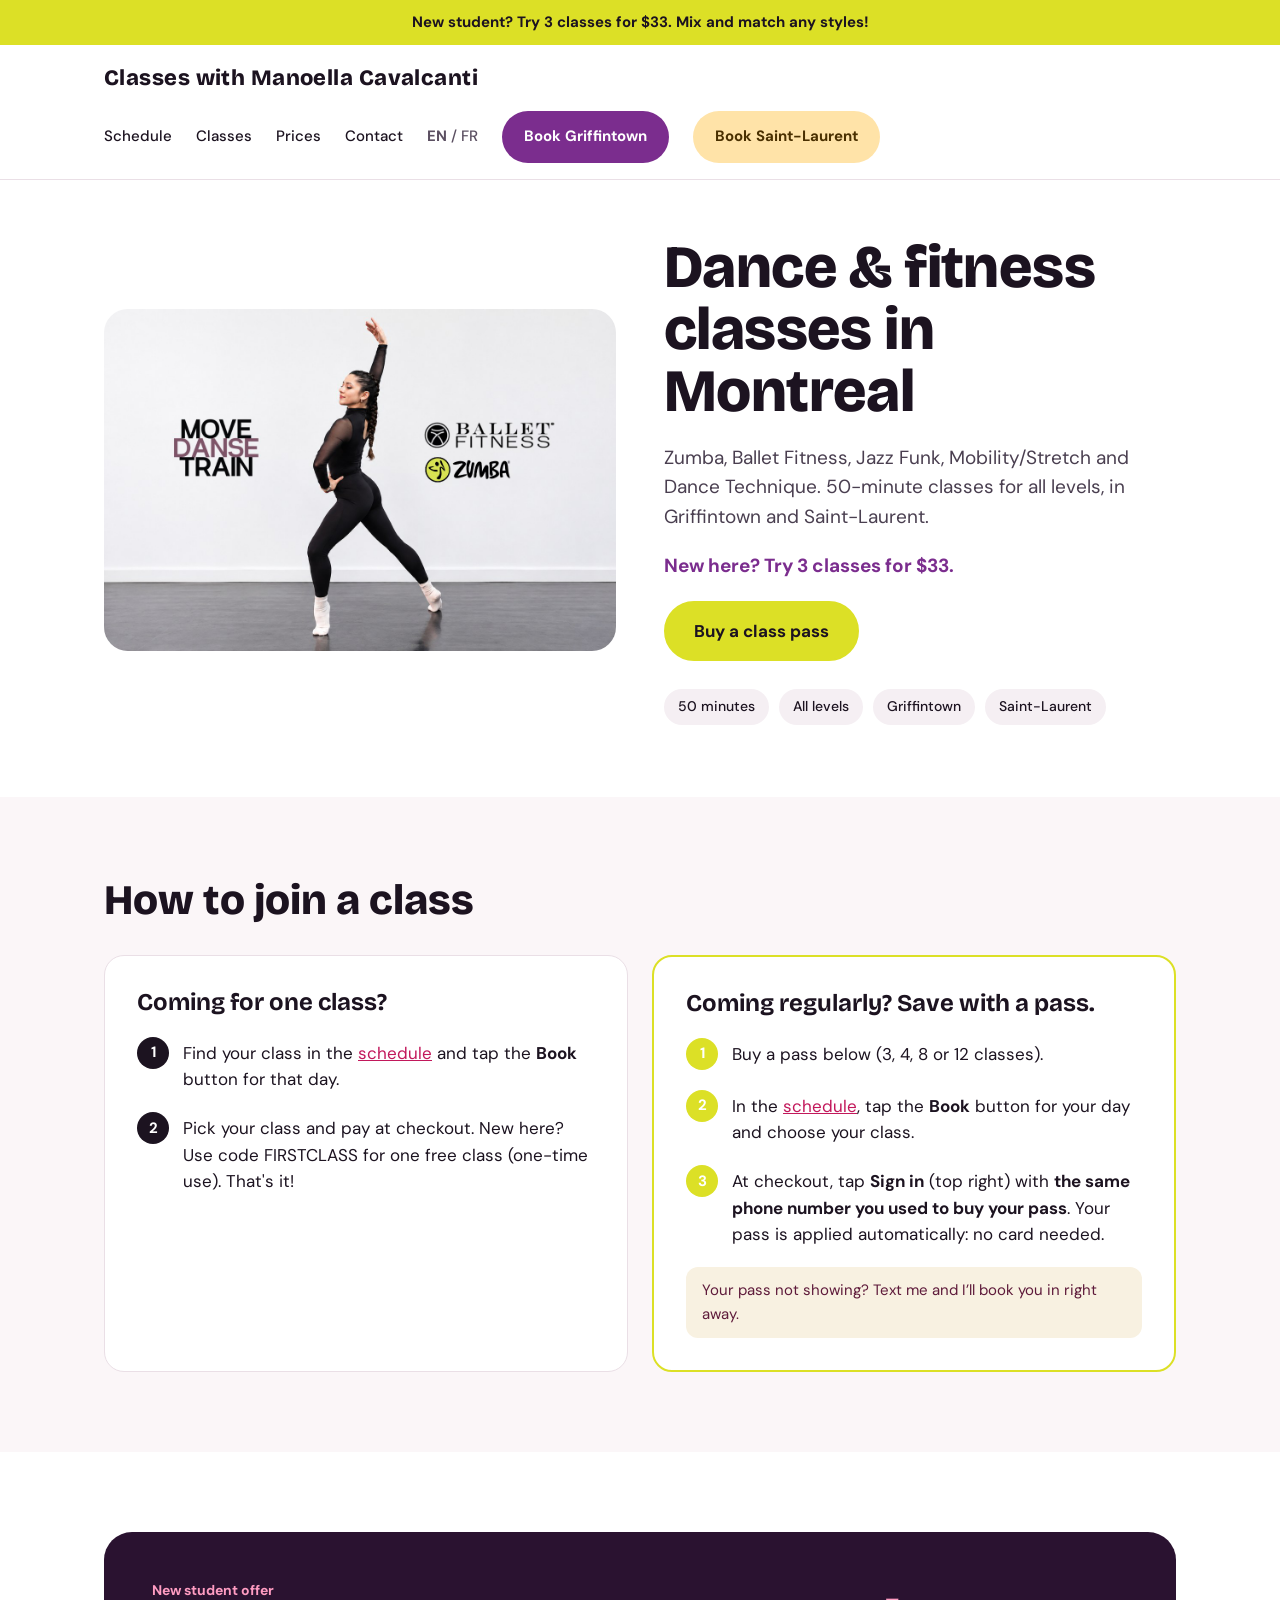
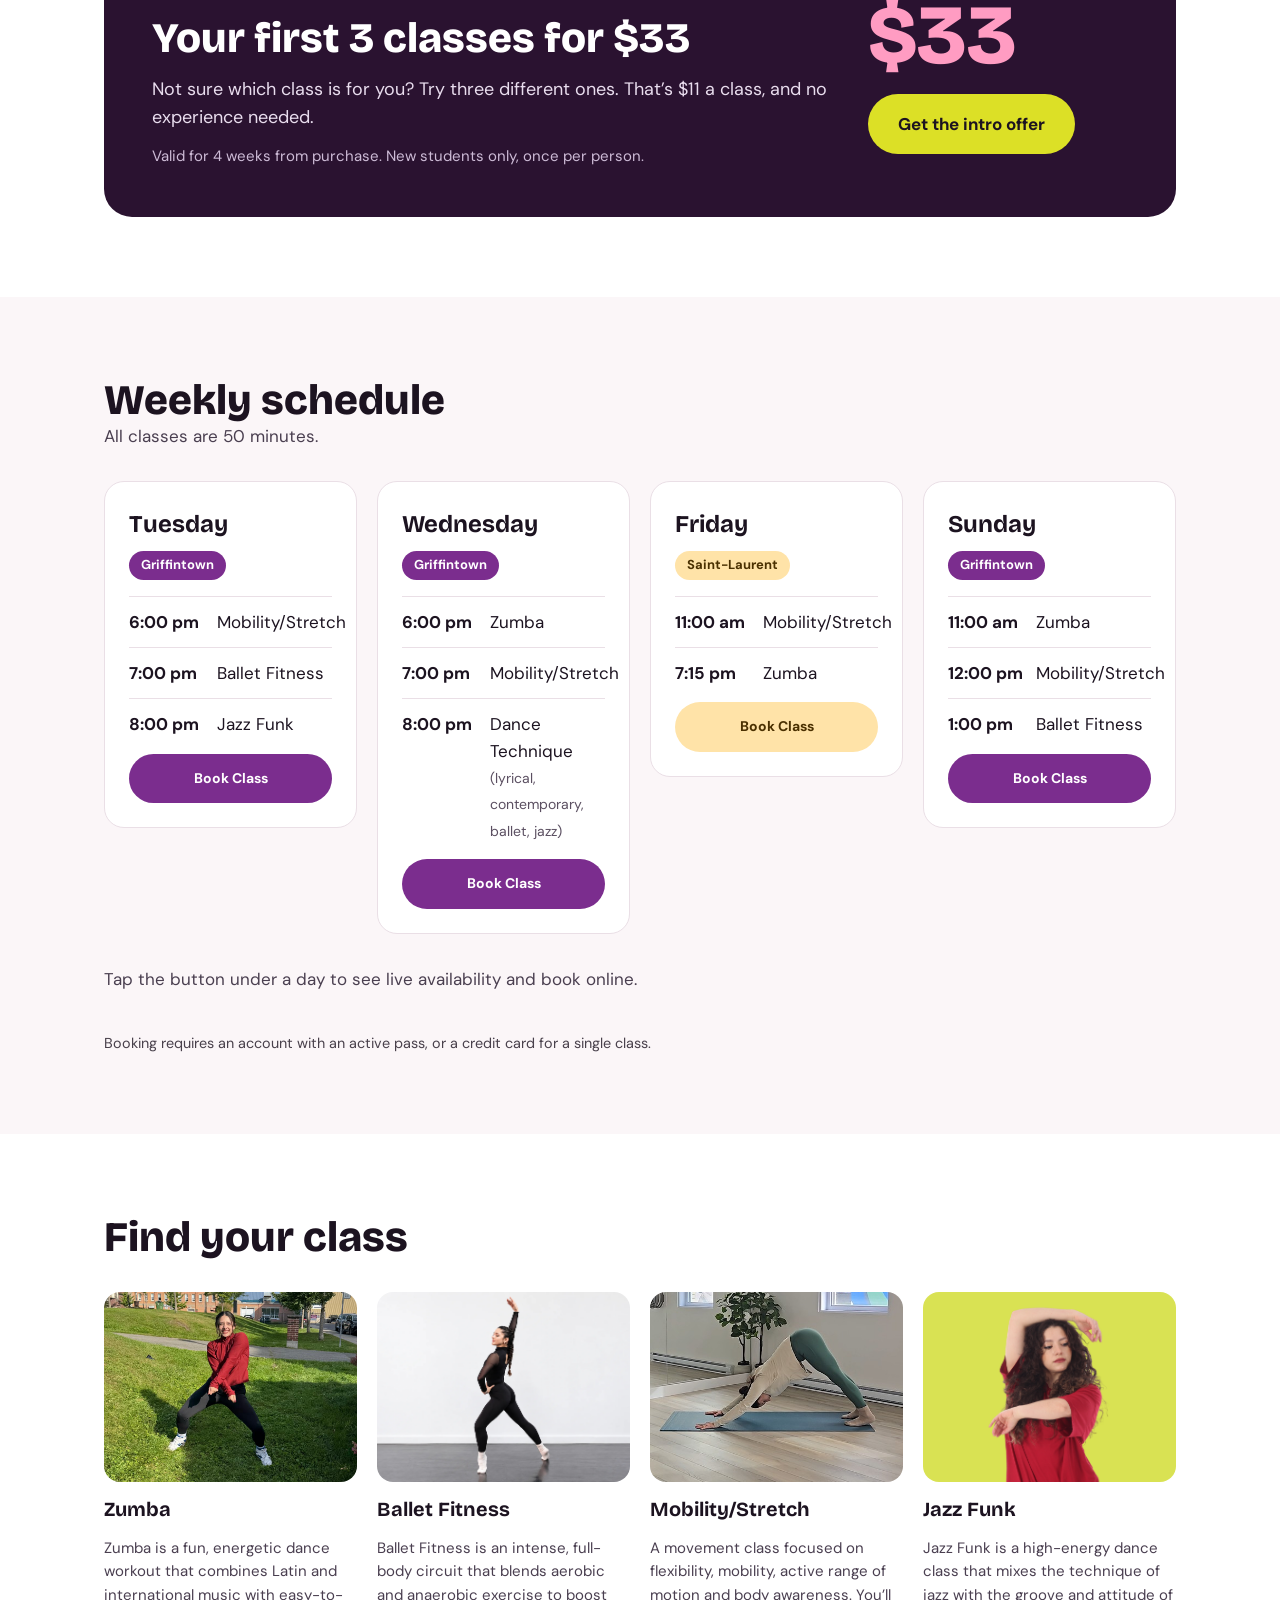
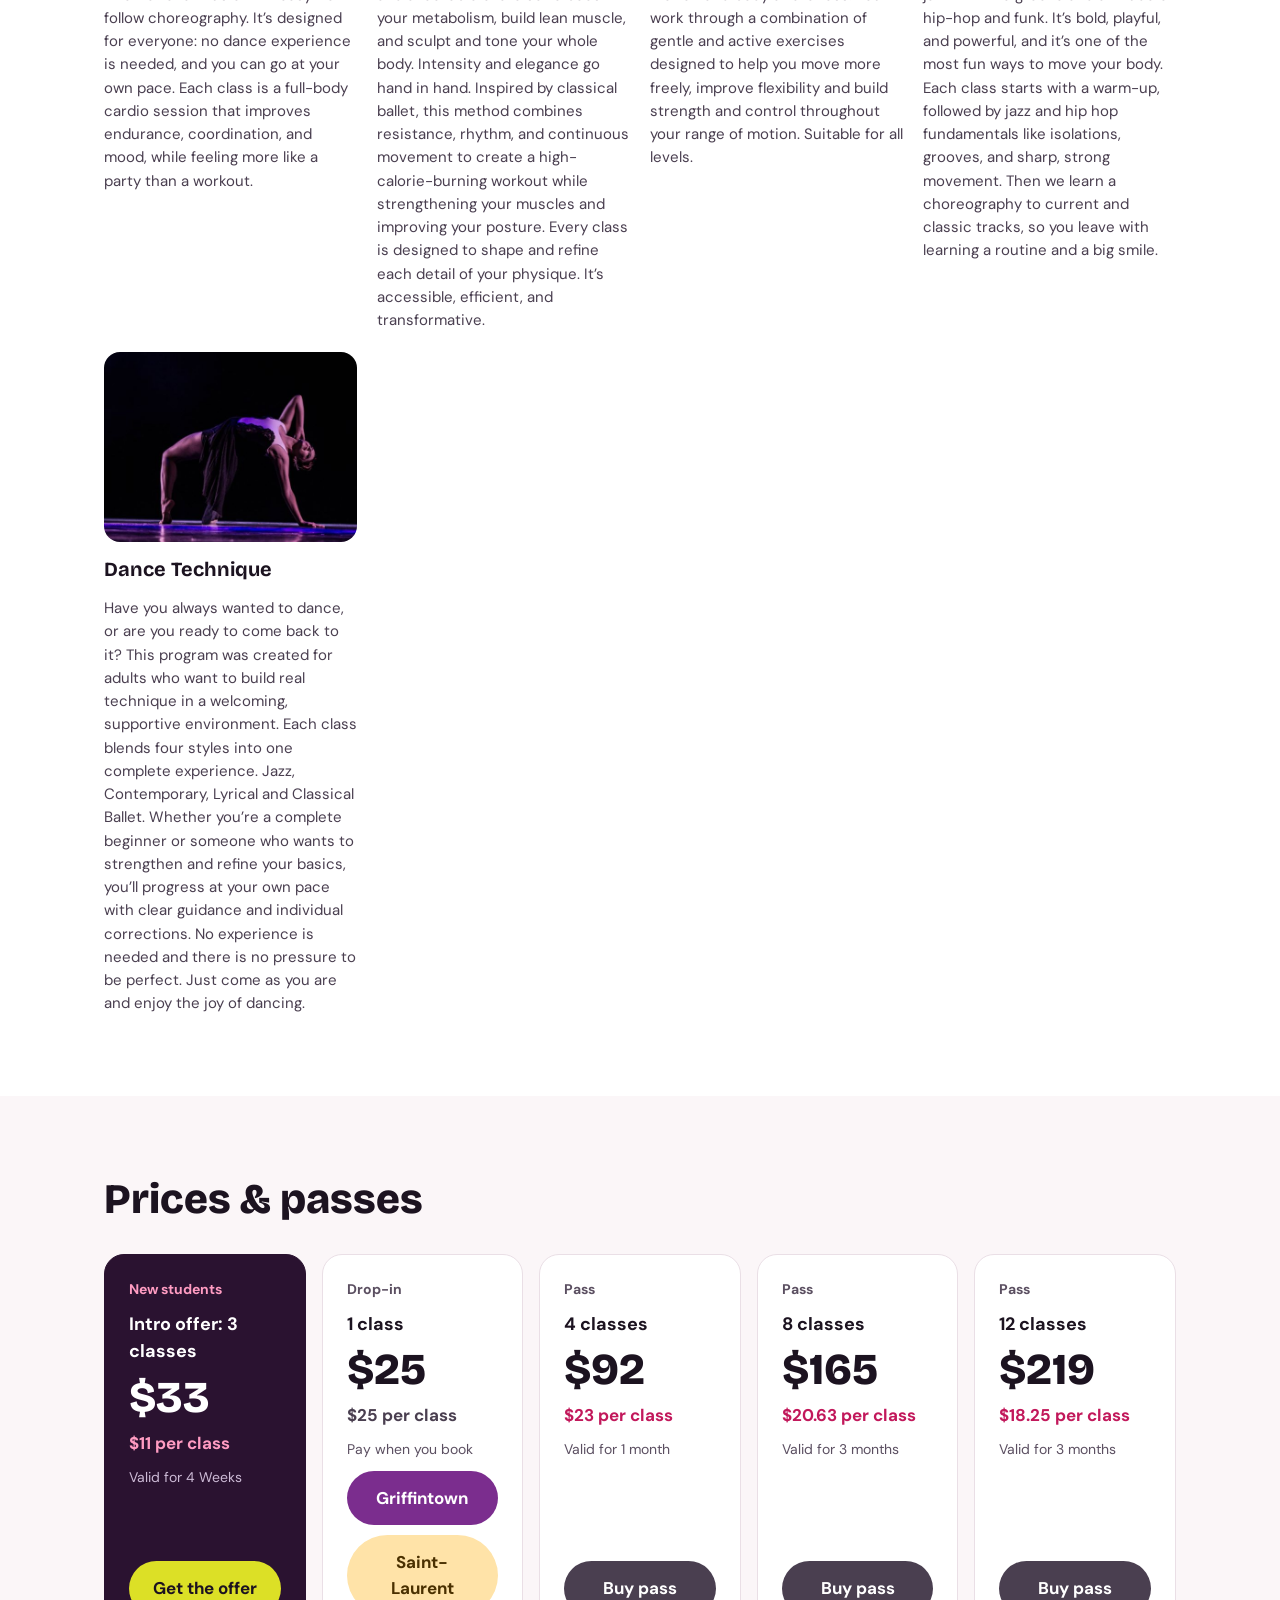
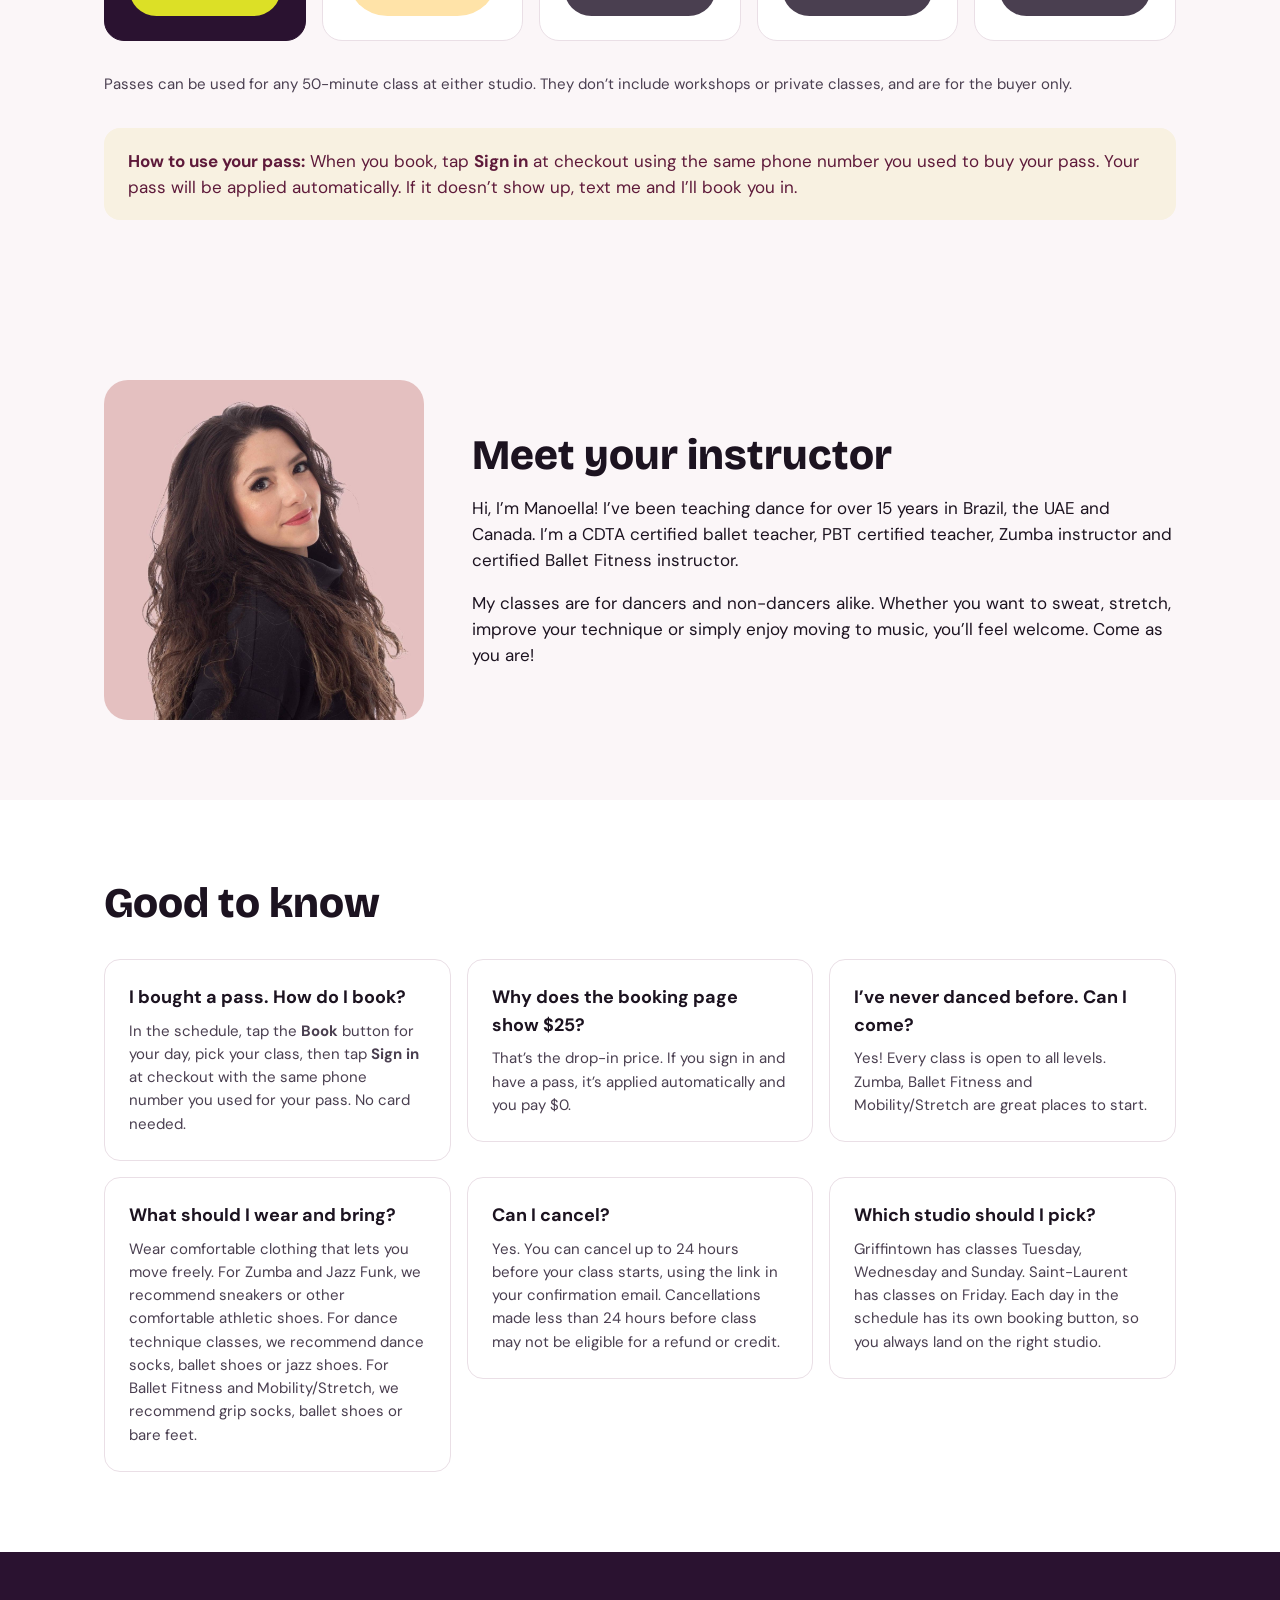
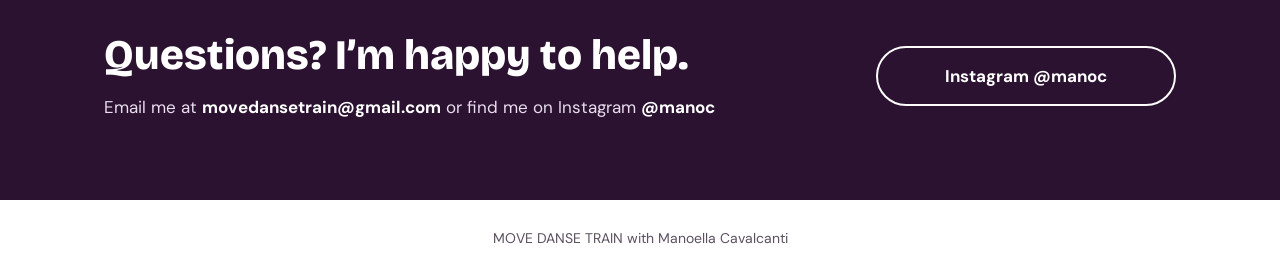
==== commit 3fb997d7: "Add separate booking buttons for each studio loc" ====
--- a/index.html
+++ b/index.html
@@ -32,7 +32,9 @@
       <a href="#prices">Prices</a>
       <a href="#contact">Contact</a>
       <span class="lang"><strong>EN</strong> / <a href="fr.html" lang="fr">FR</a></span>
-      <a class="btn btn-primary btn-small" href="https://manoella-cavalcanti.square.site/s/appointments">Book a class</a>
+      <a class="btn btn-griff btn-small" href="https://book.squareup.com/classes/fbzjj53wpyglcw/location/LPGH7VJHGR42S/">Book Griffintown</a>
+      <a class="btn btn-stl btn-small" href="https://book.squareup.com/classes/fbzjj53wpyglcw/location/L26WARF9R54QZ/">Book Saint-Laurent</a>
+
     </nav>
   </div>
 </header>
@@ -46,7 +48,6 @@
       <p class="lead">Zumba, Ballet Fitness, Jazz Funk, Mobility/Stretch and Dance Technique. 50-minute classes for all levels, in Griffintown and Saint-Laurent.</p>
       <p class="hero-offer">New here? Try 3 classes for $33.</p>
       <div class="btn-row">
-        <a class="btn btn-primary" href="https://manoella-cavalcanti.square.site/s/appointments">Book a class</a>
         <a class="btn btn-outline" href="#prices">Buy a class pass</a>
       </div>
       <ul class="chips">
@@ -65,7 +66,7 @@
         <div class="path">
           <h3 class="card-title">Coming for one class?</h3>
           <ol class="steps">
-            <li>Tap <strong>Book a class</strong> and choose your studio.</li>
+            <li>Find your class in the <a href="#schedule">schedule</a> and tap the <strong>Book</strong> button for that day.</li>
             <li>Pick your class and pay at checkout. New here? Use code FIRSTCLASS for one free class (one-time use). That's it!</li>
           </ol>
         </div>
@@ -73,7 +74,7 @@
           <h3 class="card-title">Coming regularly? Save with a pass.</h3>
           <ol class="steps">
             <li>Buy a pass below (3, 4, 8 or 12 classes).</li>
-            <li>Tap <strong>Book a class</strong> and choose your class.</li>
+            <li>In the <a href="#schedule">schedule</a>, tap the <strong>Book</strong> button for your day and choose your class.</li>
             <li>At checkout, tap <strong>Sign in</strong> (top right) with <strong>the same phone number you used to buy your pass</strong>. Your pass is applied automatically: no card needed.</li>
           </ol>
           <p class="note">Your pass not showing? Text me and I’ll book you in right away.</p>
@@ -113,6 +114,7 @@
             <li><span class="time">7:00 pm</span><span>Ballet Fitness</span></li>
             <li><span class="time">8:00 pm</span><span>Jazz Funk</span></li>
           </ul>
+          <a class="btn btn-griff btn-small btn-block" href="https://book.squareup.com/classes/fbzjj53wpyglcw/location/LPGH7VJHGR42S/">Book Class</a>
         </div>
         <div class="day">
           <div class="day-head"><h3 class="day-name">Wednesday</h3><span class="pill pill-griff">Griffintown</span></div>
@@ -121,6 +123,7 @@
             <li><span class="time">7:00 pm</span><span>Mobility/Stretch</span></li>
             <li><span class="time">8:00 pm</span><span>Dance Technique <small>(lyrical, contemporary, ballet, jazz)</small></span></li>
           </ul>
+          <a class="btn btn-griff btn-small btn-block" href="https://book.squareup.com/classes/fbzjj53wpyglcw/location/LPGH7VJHGR42S/">Book Class</a>
         </div>
         <div class="day">
           <div class="day-head"><h3 class="day-name">Friday</h3><span class="pill pill-stl">Saint-Laurent</span></div>
@@ -128,6 +131,7 @@
             <li><span class="time">11:00 am</span><span>Mobility/Stretch</span></li>
             <li><span class="time">7:15 pm</span><span>Zumba</span></li>
           </ul>
+          <a class="btn btn-stl btn-small btn-block" href="https://book.squareup.com/classes/fbzjj53wpyglcw/location/L26WARF9R54QZ/">Book Class</a>
         </div>
         <div class="day">
           <div class="day-head"><h3 class="day-name">Sunday</h3><span class="pill pill-griff">Griffintown</span></div>
@@ -136,11 +140,11 @@
             <li><span class="time">12:00 pm</span><span>Mobility/Stretch</span></li>
             <li><span class="time">1:00 pm</span><span>Ballet Fitness</span></li>
           </ul>
+          <a class="btn btn-griff btn-small btn-block" href="https://book.squareup.com/classes/fbzjj53wpyglcw/location/LPGH7VJHGR42S/">Book Class</a>
         </div>
       </div>
       <div class="cta-row">
-        <a class="btn btn-primary" href="https://manoella-cavalcanti.square.site/s/appointments">Book a class</a>
-        <span class="lead">See live availability and book online.</span>
+        <span class="lead">Tap the button under a day to see live availability and book online.</span>
       </div>
       <p class="cta-note">Booking requires an account with an active pass, or a credit card for a single class.</p>
     </div>
@@ -179,7 +183,8 @@
           <div class="price-amount">$25</div>
           <div class="price-per">$25 per class</div>
           <div class="price-valid">Pay when you book</div>
-          <a class="btn btn-outline btn-small btn-block" href="https://manoella-cavalcanti.square.site/s/appointments">Book a class</a>
+          <a class="btn btn-griff btn-small btn-block" href="https://book.squareup.com/classes/fbzjj53wpyglcw/location/LPGH7VJHGR42S/">Griffintown</a>
+          <a class="btn btn-stl btn-small btn-block" href="https://book.squareup.com/classes/fbzjj53wpyglcw/location/L26WARF9R54QZ/">Saint-Laurent</a>
         </div>
         <div class="price">
           <span class="price-kind">Pass</span>
@@ -227,12 +232,12 @@
     <div class="wrap stack">
       <h2>Good to know</h2>
       <div class="faq">
-        <div class="faq-item"><h3>I bought a pass. How do I book?</h3><p>Tap <strong>Book a class</strong>, pick your class, then tap <strong>Sign in</strong> at checkout with the same phone number you used for your pass. No card needed.</p></div>
+        <div class="faq-item"><h3>I bought a pass. How do I book?</h3><p>In the schedule, tap the <strong>Book</strong> button for your day, pick your class, then tap <strong>Sign in</strong> at checkout with the same phone number you used for your pass. No card needed.</p></div>
         <div class="faq-item"><h3>Why does the booking page show $25?</h3><p>That’s the drop-in price. If you sign in and have a pass, it’s applied automatically and you pay $0.</p></div>
         <div class="faq-item"><h3>I’ve never danced before. Can I come?</h3><p>Yes! Every class is open to all levels. Zumba, Ballet Fitness and Mobility/Stretch are great places to start.</p></div>
         <div class="faq-item"><h3>What should I wear and bring?</h3><p>Wear comfortable clothing that lets you move freely. For Zumba and Jazz Funk, we recommend sneakers or other comfortable athletic shoes. For dance technique classes, we recommend dance socks, ballet shoes or jazz shoes. For Ballet Fitness and Mobility/Stretch, we recommend grip socks, ballet shoes or bare feet.</p></div>
         <div class="faq-item"><h3>Can I cancel?</h3><p>Yes. You can cancel up to 24 hours before your class starts, using the link in your confirmation email. Cancellations made less than 24 hours before class may not be eligible for a refund or credit.</p></div>
-        <div class="faq-item"><h3>Which studio should I pick?</h3><p>Griffintown has classes Tuesday, Wednesday and Sunday. Saint-Laurent has classes on Friday.</p></div>
+        <div class="faq-item"><h3>Which studio should I pick?</h3><p>Griffintown has classes Tuesday, Wednesday and Sunday. Saint-Laurent has classes on Friday. Each day in the schedule has its own booking button, so you always land on the right studio.</p></div>
       </div>
     </div>
   </section>
--- a/styles.css
+++ b/styles.css
@@ -52,6 +52,11 @@
 .btn-outline:hover { background: var(--purple); color: var(--white); border-color: var(--purple); }
 .btn-light { background: var(--yellow); color: var(--ink); }
 .btn-light:hover { background: var(--purple); color: var(--white); }
+/* Studio booking buttons: same colours as the studio labels in the schedule */
+.btn-griff { background: var(--purple); color: var(--white); }
+.btn-griff:hover { background: var(--plum); color: var(--white); }
+.btn-stl { background: var(--amber); color: var(--amber-text); }
+.btn-stl:hover { background: var(--yellow); color: var(--ink); }
 .btn-small { padding: 12px 20px; }
 .btn-block { display: block; }
 
@@ -64,6 +69,9 @@
 .nav a { color: var(--ink); text-decoration: none; }
 .nav a:hover { color: var(--body); }
 .nav .btn { color: var(--white); }
+.nav .btn-griff:hover { color: var(--white); }
+.nav .btn-stl { color: var(--amber-text); }
+.nav .btn-stl:hover { color: var(--ink); }
 .lang { color: var(--muted); }
 .lang a { color: var(--muted); }
 
@@ -120,6 +128,7 @@
 .slots li:last-child { padding-bottom: 0; }
 .slots time, .slots .time { flex: none; width: 76px; font-weight: 700; }
 .slots small { color: var(--muted); font-size: 14px; }
+.day .btn { padding: 12px 8px; font-size: 14px; white-space: nowrap; } /* booking button under each day */
 .cta-row { display: flex; flex-wrap: wrap; align-items: center; gap: 16px; }
 .cta-note {
   margin-top: 0.5rem;
